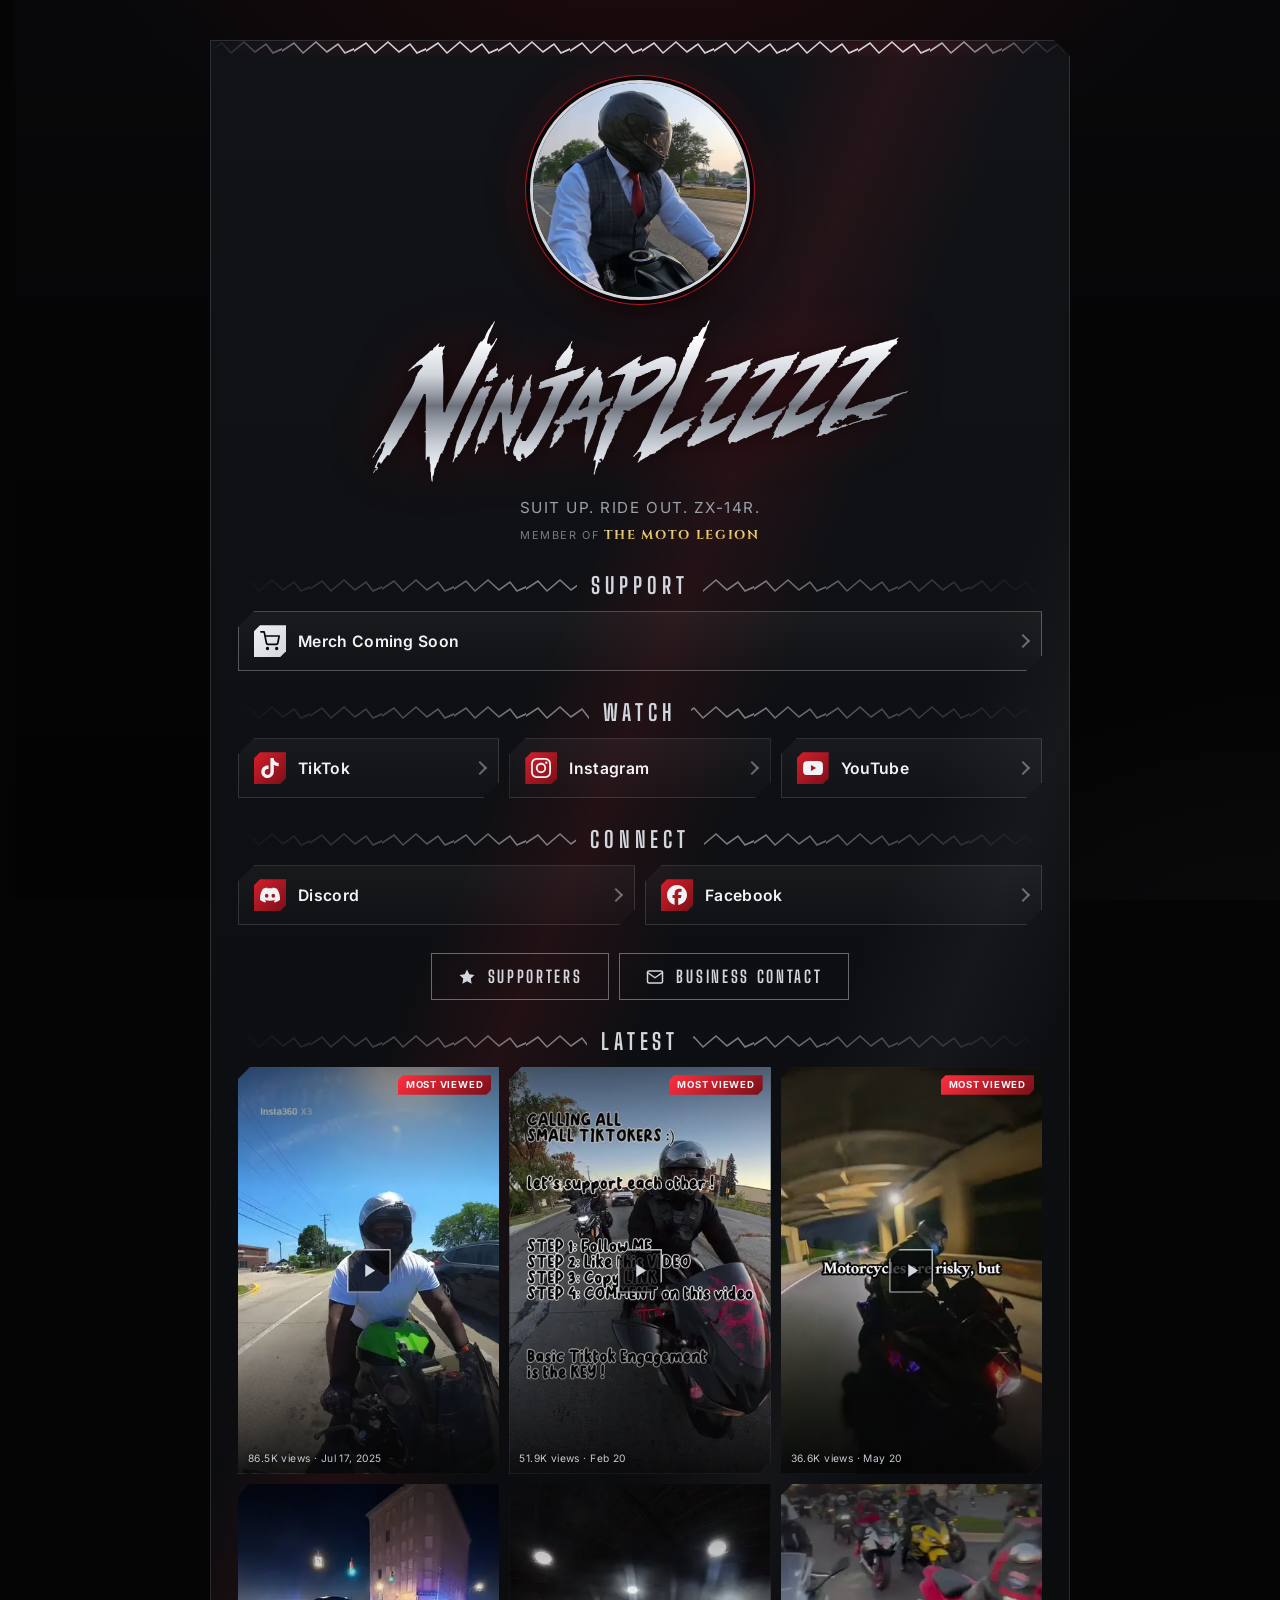
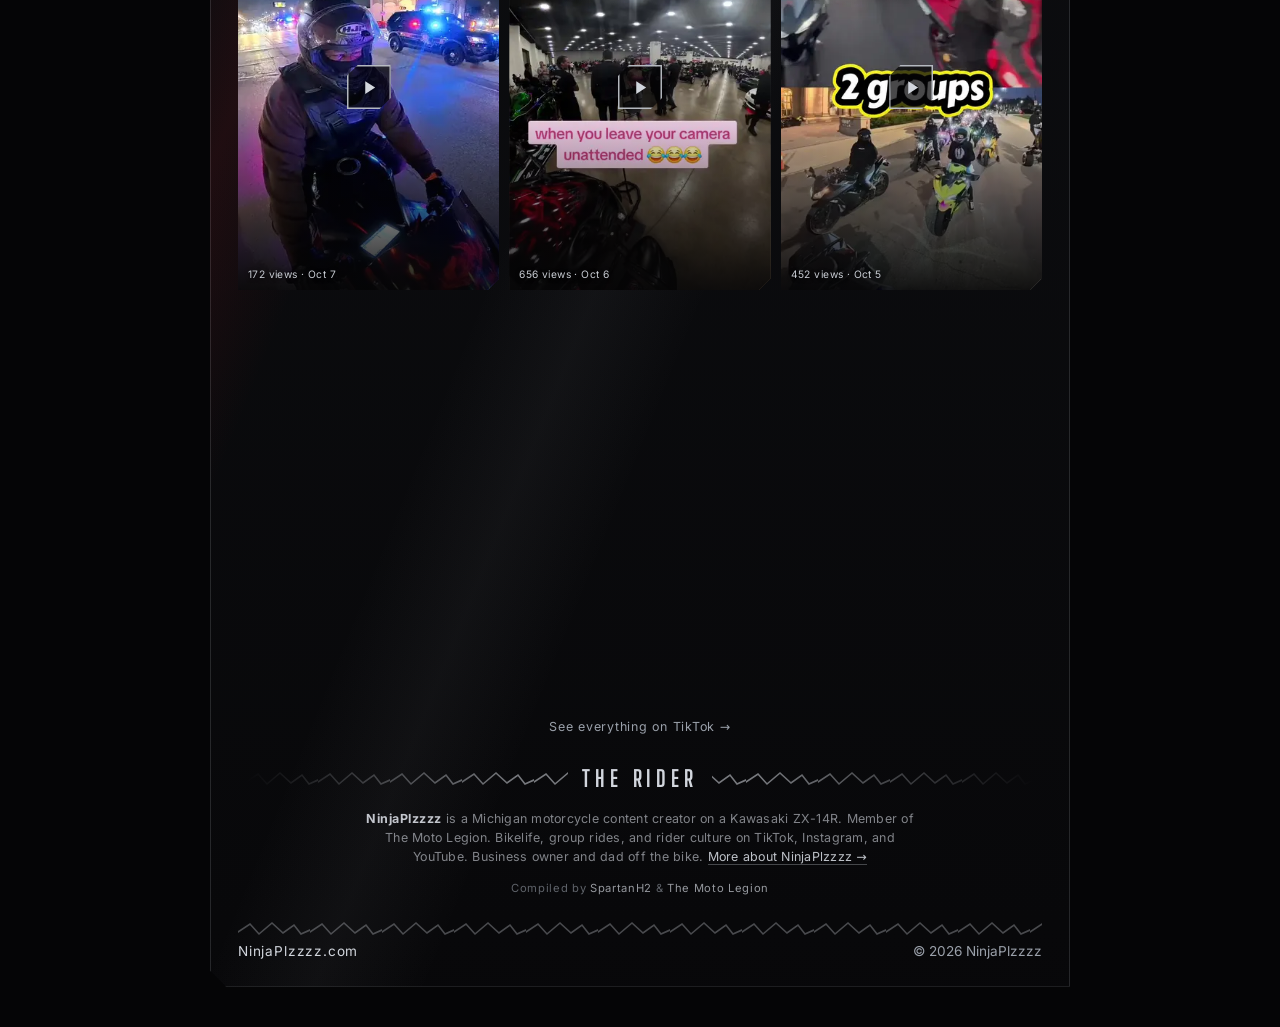
==== index.html @ f23bdcd2 "Deploy VectaShield/Main-NinjaPlzzzz-Website 2026-10-08T16:38:12Z" ====
<!DOCTYPE html>
<html lang="en">
<head>
    <meta charset="UTF-8">
    <meta name="viewport" content="width=device-width, initial-scale=1.0">
    <title>NinjaPlzzzz | Motorcycle Content Creator | Michigan</title>
    <meta name="description" content="NinjaPlzzzz is a Michigan motorcycle content creator on a Kawasaki ZX-14R. Member of The Moto Legion. TikTok, Instagram, YouTube, Discord, and business contact in one place.">
    <meta name="author" content="NinjaPlzzzz">
    <meta name="robots" content="index, follow">
    <meta name="theme-color" content="#050506">
    <link rel="canonical" href="https://ninjaplzzzz.com/">

    <!-- Open Graph. Renders the preview card when the site is linked on
         Discord, Facebook, LinkedIn, Slack, and iMessage. -->
    <meta property="og:title" content="NinjaPlzzzz | Motorcycle Content Creator | Michigan">
    <meta property="og:description" content="Michigan bikelife on a Kawasaki ZX-14R. Member of The Moto Legion.">
    <meta property="og:type" content="website">
    <meta property="og:url" content="https://ninjaplzzzz.com/">
    <meta property="og:site_name" content="NinjaPlzzzz">
    <meta property="og:locale" content="en_US">
    <meta property="og:image" content="https://ninjaplzzzz.com/og-image.png?v=20261008163810">
    <meta property="og:image:secure_url" content="https://ninjaplzzzz.com/og-image.png?v=20261008163810">
    <meta property="og:image:type" content="image/png">
    <meta property="og:image:width" content="1200">
    <meta property="og:image:height" content="630">
    <meta property="og:image:alt" content="NinjaPlzzzz, Michigan motorcycle content creator">

    <!-- Twitter Card. summary_large_image turns the preview into a
         full-width banner; it needs the 1200x630 card above, which
         scripts/make-og-image.mjs generates from src/og-card.html. -->
    <meta name="twitter:card" content="summary_large_image">
    <meta name="twitter:title" content="NinjaPlzzzz | Motorcycle Content Creator | Michigan">
    <meta name="twitter:description" content="Michigan bikelife on a Kawasaki ZX-14R. Member of The Moto Legion.">
    <meta name="twitter:image" content="https://ninjaplzzzz.com/og-image.png?v=20261008163810">
    <meta name="twitter:image:alt" content="NinjaPlzzzz, Michigan motorcycle content creator">

    <link rel="stylesheet" href="styles.css?v=20261008163810">
    <link rel="icon" type="image/png" href="favicon-64.png?v=20261008163810">
    <link rel="icon" href="/favicon.ico" sizes="48x48 32x32 16x16">
    <link rel="apple-touch-icon" href="/apple-touch-icon.png">
    <link rel="preload" href="/fonts/big-shoulders-display-latin.woff2" as="font" type="font/woff2" crossorigin>
    <link rel="preload" href="/fonts/inter-latin.woff2" as="font" type="font/woff2" crossorigin>

    <!-- Structured data. Person + the Legion + WebSite in one @graph so
         parsers read the identity graph in a single pass. The Legion node
         uses the @id that themotolegion.com publishes, so the membership
         edge resolves to the same entity from both sites. sameAs lists
         VERIFIED accounts only; all four were checked live on 2026-09-20.
         His separate bounce-house business account is deliberately absent. -->
    <script type="application/ld+json">
    {
      "@context": "https://schema.org",
      "@graph": [
        {
          "@type": "Person",
          "@id": "https://ninjaplzzzz.com/#person",
          "name": "NinjaPlzzzz",
          "alternateName": ["@ninjaplzzzz", "ninjaplzzzz"],
          "url": "https://ninjaplzzzz.com/",
          "image": "https://ninjaplzzzz.com/ninjaplzzzz-portrait.webp",
          "jobTitle": "Motorcycle Content Creator",
          "description": "NinjaPlzzzz is a Michigan motorcycle content creator on a Kawasaki ZX-14R and a member of The Moto Legion.",
          "homeLocation": {
            "@type": "Place",
            "address": {
              "@type": "PostalAddress",
              "addressRegion": "MI",
              "addressCountry": "US"
            }
          },
          "knowsAbout": [
            "Motorcycles",
            "Kawasaki ZX-14R",
            "Sportbikes",
            "Bikelife",
            "Michigan motorcycle culture",
            "Rider community"
          ],
          "sameAs": [
            "https://www.tiktok.com/@ninjaplzzzz",
            "https://www.instagram.com/ninjaplzzzz/",
            "https://www.youtube.com/@Ninjaplzzzz",
            "https://www.facebook.com/profile.php?id=61593732122565"
          ],
          "memberOf": { "@id": "https://themotolegion.com/#org" }
        },
        {
          "@type": "Organization",
          "@id": "https://themotolegion.com/#org",
          "name": "The Moto Legion",
          "url": "https://themotolegion.com/",
          "description": "The Moto Legion is a southeast Michigan motorcycle content collective. NinjaPlzzzz is a member.",
          "member": { "@id": "https://ninjaplzzzz.com/#person" }
        },
        {
          "@type": "WebSite",
          "@id": "https://ninjaplzzzz.com/#website",
          "name": "NinjaPlzzzz",
          "url": "https://ninjaplzzzz.com/",
          "inLanguage": "en-US",
          "publisher": { "@id": "https://ninjaplzzzz.com/#person" }
        }
      ]
    }
    </script>
</head>
<body>
    <main class="card">
        <div class="avatar-wrap">
            <img src="ninjaplzzzz-avatar.webp?v=20261008163810" alt="NinjaPlzzzz on his Kawasaki ZX-14R" class="avatar" width="220" height="220" fetchpriority="high">
        </div>

        <h1 class="name wordmark-heading"><img src="ninjaplzzzz-wordmark.svg?v=20261008163810" alt="NinjaPlzzzz" class="wordmark" width="903" height="278"></h1>
        <p class="tagline">Suit up. Ride out. ZX-14R.</p>

        <!-- Membership credit. Deliberately understated visually, but fully
             machine-readable: the JSON-LD above carries Person.memberOf ->
             The Moto Legion Organization, and this link repeats it in the
             DOM so a crawler that only reads markup still sees the tie. -->
        <p class="legion-member">
            Member of
            <a href="https://themotolegion.com/" target="_blank" rel="noopener external"
               title="The Moto Legion, southeast Michigan motorcycle collective">The Moto Legion</a>
        </p>

        <section class="links">
            <h2 class="section-title">Support</h2>
            <div class="link-grid" style="grid-template-columns: 1fr;">
                <a class="link-btn support" href="coming-soon.html" rel="noopener" aria-label="Merch coming soon" title="Merch (Coming Soon)">
                    <span class="icon"><svg class="icon-svg" aria-hidden="true"><use href="icons.svg#i-cart"/></svg></span><span class="label">Merch Coming Soon</span>
                </a>
            </div>

            <h2 class="section-title">Watch</h2>
            <div class="link-grid">
                <a class="link-btn" href="https://www.tiktok.com/@ninjaplzzzz" target="_blank" rel="noopener" aria-label="TikTok profile for NinjaPlzzzz" title="TikTok">
                    <span class="icon"><svg class="icon-svg" aria-hidden="true"><use href="icons.svg#i-tiktok"/></svg></span><span class="label">TikTok</span>
                </a>
                <a class="link-btn" href="https://www.instagram.com/ninjaplzzzz/" target="_blank" rel="noopener" aria-label="Instagram profile for NinjaPlzzzz" title="Instagram">
                    <span class="icon"><svg class="icon-svg" aria-hidden="true"><use href="icons.svg#i-instagram"/></svg></span><span class="label">Instagram</span>
                </a>
                <a class="link-btn" href="https://www.youtube.com/@Ninjaplzzzz" target="_blank" rel="noopener" aria-label="YouTube channel for NinjaPlzzzz" title="YouTube">
                    <span class="icon"><svg class="icon-svg" aria-hidden="true"><use href="icons.svg#i-youtube"/></svg></span><span class="label">YouTube</span>
                </a>
            </div>

            <h2 class="section-title">Connect</h2>
            <div class="link-grid">
                <a class="link-btn" href="https://discord.gg/fz67hjDnPW" target="_blank" rel="noopener" aria-label="The Moto Legion Discord server invite" title="Discord">
                    <span class="icon"><svg class="icon-svg" aria-hidden="true"><use href="icons.svg#i-discord"/></svg></span><span class="label">Discord</span>
                </a>
                <!-- Numeric profile URL, not a vanity: that is the canonical
                     address Facebook gives this profile and it is what
                     Anthony supplied. Do not "tidy" it into a /ninjaplzzzz
                     vanity, which is a different account. -->
                <a class="link-btn" href="https://www.facebook.com/profile.php?id=61593732122565" target="_blank" rel="noopener" aria-label="Facebook profile for NinjaPlzzzz" title="Facebook">
                    <span class="icon"><svg class="icon-svg" aria-hidden="true"><use href="icons.svg#i-facebook"/></svg></span><span class="label">Facebook</span>
                </a>
            </div>

            <div class="meta-cta-row">
                <a class="business-cta" href="supporters.html" aria-label="Supporters page">
                    <svg class="icon-svg" aria-hidden="true"><use href="icons.svg#i-star"/></svg><span class="label">Supporters</span>
                </a>
                <a class="business-cta" href="contact.html" aria-label="Business contact for NinjaPlzzzz">
                    <svg class="icon-svg" aria-hidden="true"><use href="icons.svg#i-envelope"/></svg><span class="label">Business Contact</span>
                </a>
            </div>
        </section>

        <!-- Latest TikTok uploads. Hidden until feed.js has data so the
             section never flashes an empty heading; feed.js only fetches
             once the page is idle and the section nears the viewport. -->
        <div id="latest-anchor" aria-hidden="true"></div>
        <section class="latest" id="latest" aria-label="Latest TikTok videos" hidden>
            <h2 class="section-title">Latest</h2>
            <div class="video-grid" id="video-grid"></div>
            <a class="feed-more" href="https://www.tiktok.com/@ninjaplzzzz" target="_blank" rel="noopener">
                See everything on TikTok &rarr;
            </a>
        </section>
        <noscript>
            <p class="feed-fallback">Latest videos need JavaScript. Catch them direct on
                <a href="https://www.tiktok.com/@ninjaplzzzz" rel="noopener">@ninjaplzzzz</a>.
            </p>
        </noscript>

        <section class="about-caption">
            <h2 class="section-title">The Rider</h2>
            <p>
                <strong>NinjaPlzzzz</strong> is a Michigan motorcycle content creator on a Kawasaki ZX-14R.
                Member of The Moto Legion. Bikelife, group rides, and rider culture on TikTok, Instagram, and YouTube. Business owner and dad off the bike.
                <a href="about.html">More about NinjaPlzzzz &rarr;</a>
            </p>
        </section>

        <p class="site-credit">
            Compiled by <a href="https://spartanh2.com" target="_blank" rel="noopener" title="SpartanH2, southeast Michigan motorcycle content creator">SpartanH2</a>
            &amp; <a href="https://themotolegion.com" target="_blank" rel="noopener" title="The Moto Legion, southeast Michigan motorcycle collective">The Moto Legion</a>
        </p>

        <footer class="footer">
            <a href="https://ninjaplzzzz.com">NinjaPlzzzz.com</a>
            <span>&copy; <span id="year"></span> NinjaPlzzzz</span>
        </footer>
    </main>

    <script>document.getElementById('year').textContent = new Date().getFullYear();</script>
    <!-- Last script on the page: the feed is the lowest-priority thing here
         and defers its own network work until after load. -->
    <script src="feed.js?v=20261008163810" defer></script>
</body>
</html>
---- styles.css ----
@font-face{font-family:Big Shoulders Display;font-style:normal;font-weight:400 900;font-display:swap;src:url(fonts/big-shoulders-display-latin.woff2) format("woff2");unicode-range:U+0000-00FF,U+0131,U+0152-0153,U+02BB-02BC,U+02C6,U+02DA,U+02DC,U+0304,U+0308,U+0329,U+2000-206F,U+20AC,U+2122,U+2191,U+2193,U+2212,U+2215,U+FEFF,U+FFFD}@font-face{font-family:Inter;font-style:normal;font-weight:100 900;font-display:swap;src:url(fonts/inter-latin.woff2) format("woff2");unicode-range:U+0000-00FF,U+0131,U+0152-0153,U+02BB-02BC,U+02C6,U+02DA,U+02DC,U+0304,U+0308,U+0329,U+2000-206F,U+20AC,U+2122,U+2191,U+2193,U+2212,U+2215,U+FEFF,U+FFFD}@font-face{font-family:Cinzel;font-style:normal;font-weight:400 900;font-display:swap;src:url(fonts/cinzel-latin.woff2) format("woff2");unicode-range:U+0000-00FF,U+0131,U+0152-0153,U+02BB-02BC,U+02C6,U+02DA,U+02DC,U+0304,U+0308,U+0329,U+2000-206F,U+20AC,U+2122,U+2191,U+2193,U+2212,U+2215,U+FEFF,U+FFFD}@view-transition{navigation: auto;}::view-transition-old(root),::view-transition-new(root){animation-duration:.16s}@media (prefers-reduced-motion: reduce){::view-transition-old(root),::view-transition-new(root){animation:none}}:root{--black: #050506;--black-2: #0a0a0c;--slate: #121418;--slate-2: #191c21;--steel: #d2d6dd;--steel-dim: #959aa4;--steel-dark: #6d717a;--red: #d61f2b;--red-deep: #7a0f18;--red-glow: #ff2f3e;--ink: #f1f3f6;--muted: #9aa0aa}:root{--jag-silver: url("data:image/svg+xml;charset=utf-8,%3Csvg xmlns='http://www.w3.org/2000/svg' width='72' height='16' viewBox='0 0 72 16'%3E%3Cpath d='M0 11 L12 3 L21 13 L34 2 L45 12 L56 4 L63 13 L72 9' fill='none' stroke='%23d2d6dd' stroke-width='1.6' stroke-linejoin='miter' stroke-linecap='square'/%3E%3C/svg%3E");--jag-red: url("data:image/svg+xml;charset=utf-8,%3Csvg xmlns='http://www.w3.org/2000/svg' width='72' height='16' viewBox='0 0 72 16'%3E%3Cpath d='M0 11 L12 3 L21 13 L34 2 L45 12 L56 4 L63 13 L72 9' fill='none' stroke='%23ff2f3e' stroke-width='1.8' stroke-linejoin='miter' stroke-linecap='square'/%3E%3C/svg%3E");--jag-h: 16px;--jag-size: 72px 16px;--cut: 16px}*{box-sizing:border-box;margin:0;padding:0}html{scrollbar-gutter:stable both-edges}html,body{min-height:100%;font-family:Inter,system-ui,-apple-system,Segoe UI,Roboto,sans-serif;color:var(--ink);background:var(--black)}body{min-height:100vh;display:flex;align-items:center;justify-content:center;padding:40px 20px;background:transparent}body:before{content:"";position:fixed;inset:0;z-index:-1;background-color:var(--black);background-image:radial-gradient(880px 540px at 50% -12%,rgba(214,31,43,.13),transparent 64%),radial-gradient(900px 560px at 100% 112%,rgba(210,214,221,.045),transparent 62%),linear-gradient(180deg,#08080a 0%,var(--black) 48%,#030304 100%);pointer-events:none}.card{width:100%;max-width:860px;background:linear-gradient(180deg,#121418f0,#08080af7);padding:40px 28px 28px;box-shadow:inset 0 0 0 1px #d2d6dd26;filter:drop-shadow(0 26px 60px rgba(0,0,0,.8)) drop-shadow(0 0 40px rgba(214,31,43,.1));clip-path:polygon(0 0,calc(100% - var(--cut)) 0,100% var(--cut),100% 100%,var(--cut) 100%,0 calc(100% - var(--cut)));position:relative;overflow:hidden}.card:before{content:"";position:absolute;inset:0;background:linear-gradient(112deg,transparent 54%,rgba(210,214,221,.045) 60%,transparent 66%),linear-gradient(292deg,transparent 56%,rgba(214,31,43,.1) 63%,transparent 69%);pointer-events:none}.card:after{content:"";position:absolute;top:0;left:0;right:0;height:var(--jag-h);background-image:var(--jag-silver);background-repeat:repeat-x;background-size:var(--jag-size);background-position:left center;filter:drop-shadow(0 0 6px rgba(255,47,62,.55));-webkit-mask-image:linear-gradient(90deg,transparent 0%,#000 18%,#000 82%,transparent 100%);mask-image:linear-gradient(90deg,transparent 0%,#000 18%,#000 82%,transparent 100%);pointer-events:none}.avatar-wrap{display:flex;justify-content:center;margin-bottom:18px;position:relative;z-index:1}.avatar{width:220px;height:220px;border-radius:50%;object-fit:cover;border:3px solid var(--steel);background:#000;box-shadow:0 0 0 4px #050506f2,0 0 0 5px #d61f2bbf,0 10px 30px #000000b3,0 0 46px #d61f2b42}.name{font-family:Big Shoulders Display,Arial Narrow,sans-serif;font-weight:800;text-align:center;font-size:clamp(2.4rem,6.4vw,3.2rem);letter-spacing:.06em;line-height:1.05;color:var(--ink);text-shadow:0 2px 12px rgba(0,0,0,.8);position:relative;z-index:1;text-transform:uppercase}.accent{color:var(--red-glow);margin-left:4px}.name-solid{color:var(--steel)}.wordmark-heading{letter-spacing:0;line-height:0;margin:.2em 0}.wordmark{display:block;margin:0 auto;width:min(100%,clamp(240px,78vw,540px));max-width:100%;height:auto;filter:drop-shadow(0 2px 14px rgba(0,0,0,.85)) drop-shadow(0 0 24px rgba(214,31,43,.2))}.tagline{text-align:center;color:var(--muted);font-size:.95rem;letter-spacing:.1em;text-transform:uppercase;margin:14px 0 10px;position:relative;z-index:1}.legion-member{text-align:center;margin:0 0 26px;font-size:.68rem;letter-spacing:.14em;text-transform:uppercase;color:#9aa0aabf;position:relative;z-index:1}.legion-member a{font-family:Cinzel,serif;font-weight:700;font-size:.8rem;letter-spacing:.13em;text-decoration:none;color:#e8c76a;transition:filter .15s ease;white-space:nowrap}@supports ((-webkit-background-clip: text) or (background-clip: text)){.legion-member a{background:linear-gradient(180deg,#f4e4b8,#e8c76a 45%,#c9a24b 80%);-webkit-background-clip:text;background-clip:text;color:transparent}}.legion-member a:hover{filter:brightness(1.15) drop-shadow(0 0 8px rgba(232,199,106,.35))}.legion-member a:focus-visible{outline:2px solid #e8c76a;outline-offset:3px;border-radius:2px}.section-title{display:flex;align-items:center;gap:14px;font-family:Big Shoulders Display,Arial Narrow,sans-serif;font-weight:700;font-size:clamp(1.15rem,3.4vw,1.4rem);letter-spacing:.22em;color:var(--steel);text-transform:uppercase;text-align:center;white-space:nowrap;margin:28px 0 12px;position:relative;z-index:1}.section-title:before,.section-title:after{content:"";flex:1;min-width:16px;height:var(--jag-h);background-image:var(--jag-silver);background-repeat:repeat-x;background-size:var(--jag-size);background-position:left center;opacity:.55}.section-title:before{-webkit-mask-image:linear-gradient(90deg,transparent,#000 85%);mask-image:linear-gradient(90deg,transparent,#000 85%)}.section-title:after{background-position:right center;-webkit-mask-image:linear-gradient(90deg,#000 15%,transparent);mask-image:linear-gradient(90deg,#000 15%,transparent)}.link-grid{display:grid;grid-template-columns:repeat(auto-fit,minmax(180px,1fr));gap:10px;position:relative;z-index:1}.link-grid+.link-grid{margin-top:10px}.link-btn{--glint: rgba(210, 214, 221, .55);display:flex;align-items:center;gap:12px;padding:14px 16px;border:0;color:var(--ink);text-decoration:none;font-weight:600;font-size:.98rem;letter-spacing:.02em;background:linear-gradient(135deg,var(--glint) 0 1.5px,transparent 1.5px) top left / 30px 30px no-repeat,linear-gradient(315deg,var(--glint) 0 1.5px,transparent 1.5px) bottom right / 30px 30px no-repeat,linear-gradient(180deg,#ffffff0b,#ffffff03);box-shadow:inset 0 0 0 1px #d2d6dd29;clip-path:polygon(var(--cut) 0,100% 0,100% calc(100% - var(--cut)),calc(100% - var(--cut)) 100%,0 100%,0 var(--cut));transition:transform .15s ease,box-shadow .2s ease,background-color .2s ease,color .15s ease;position:relative;overflow:hidden}.link-btn:after{content:"";position:absolute;right:14px;top:50%;width:8px;height:8px;border-right:2px solid var(--steel);border-top:2px solid var(--steel);transform:translateY(-50%) rotate(45deg);opacity:.45;transition:opacity .2s ease,right .2s ease}.link-btn:hover{--glint: var(--red-glow);transform:translateY(-2px);background-color:#d61f2b1f;box-shadow:inset 0 0 0 1px #ff2f3ebf,inset 0 0 22px #d61f2b38}.link-btn:hover:after{opacity:1;right:10px}.link-btn:focus-visible{outline:none;box-shadow:inset 0 0 0 2px var(--steel),inset 0 0 22px #d2d6dd2e}.link-btn .icon{display:inline-flex;align-items:center;justify-content:center;width:32px;height:32px;background:linear-gradient(135deg,var(--red),var(--red-deep));color:var(--ink);clip-path:polygon(6px 0,100% 0,100% calc(100% - 6px),calc(100% - 6px) 100%,0 100%,0 6px);font-weight:800;flex-shrink:0}.icon-svg{width:20px;height:20px;fill:currentColor;display:block}.business-cta .icon-svg{width:18px;height:18px}.link-btn.support .icon{background:linear-gradient(135deg,#eef0f3,var(--steel));color:var(--black)}.link-btn.support{box-shadow:inset 0 0 0 1px #d2d6dd57}.link-btn.support:hover{--glint: var(--steel);background-color:#d2d6dd1a;box-shadow:inset 0 0 0 1px var(--steel),inset 0 0 22px #d2d6dd29}.meta-cta-row{margin-top:28px;display:flex;flex-wrap:wrap;justify-content:center;gap:10px;position:relative;z-index:1}.business-cta{display:inline-flex;align-items:center;gap:12px;padding:12px 26px;background:transparent;border:1.5px solid rgba(210,214,221,.45);color:var(--steel);text-decoration:none;font-family:Big Shoulders Display,Arial Narrow,sans-serif;font-weight:700;font-size:1.05rem;text-transform:uppercase;letter-spacing:.16em;transition:background .15s ease,color .15s ease,border-color .15s ease,transform .15s ease}.business-cta:hover{background:var(--steel);color:var(--black);border-color:var(--steel);transform:translateY(-1px)}.business-cta:focus-visible{outline:2px solid var(--steel);outline-offset:2px}.about-caption{margin:0 auto 6px;padding:0 8px;text-align:center;color:#d2d6dd99;font-size:.78rem;line-height:1.55;letter-spacing:.02em;position:relative;z-index:1}.about-caption p{max-width:560px;margin:0 auto}.about-caption strong{color:#d2d6ddeb;font-weight:700;letter-spacing:.04em}.about-caption a{color:#d2d6dde6;text-decoration:none;border-bottom:1px solid rgba(210,214,221,.3);transition:color .15s ease,border-color .15s ease;white-space:nowrap}.about-caption a:hover{color:var(--ink);border-bottom-color:var(--red-glow)}.footer{margin-top:26px;padding-top:22px;display:flex;justify-content:space-between;align-items:center;flex-wrap:wrap;gap:8px;font-size:.85rem;color:var(--muted);position:relative;z-index:1}.footer:before{content:"";position:absolute;top:0;left:0;right:0;height:var(--jag-h);background-image:var(--jag-silver);background-repeat:repeat-x;background-size:var(--jag-size);background-position:left center;opacity:.32;pointer-events:none}.footer a{color:var(--steel);text-decoration:none;letter-spacing:.06em}.footer a:hover{color:var(--red-glow)}.back-link{display:inline-block;color:var(--steel);text-decoration:none;font-size:.85rem;letter-spacing:.1em;text-transform:uppercase;margin-bottom:16px;position:relative;z-index:1;transition:color .15s ease}.back-link:hover{color:var(--red-glow)}.fine-print{color:var(--muted);font-size:.78rem;text-align:center;margin-top:18px;padding:14px;box-shadow:inset 0 0 0 1px #d61f2b59;clip-path:polygon(var(--cut) 0,100% 0,100% calc(100% - var(--cut)),calc(100% - var(--cut)) 100%,0 100%,0 var(--cut));line-height:1.55;position:relative;z-index:1}.fine-print a{color:var(--steel);text-decoration:none;border-bottom:1px solid rgba(210,214,221,.4);transition:color .15s ease,border-color .15s ease}.fine-print a:hover{color:var(--ink);border-bottom-color:var(--red-glow)}.site-credit{text-align:center;margin:14px 0 0;font-size:.7rem;letter-spacing:.06em;color:#9aa0aa99;position:relative;z-index:1}.site-credit a{color:#d2d6ddb3;text-decoration:none}.site-credit a:hover{color:var(--ink)}@media (max-width: 420px){:root{--cut: 11px}.card{padding:30px 18px 22px}.avatar{width:170px;height:170px}.link-grid{grid-template-columns:1fr 1fr}.link-btn{padding:12px 10px;font-size:.82rem;gap:8px}.link-btn .icon{width:28px;height:28px}.link-btn .icon .icon-svg{width:16px;height:16px}.link-btn:after{display:none}.business-cta{padding:11px 18px;font-size:.92rem}.legion-member{font-size:.62rem;letter-spacing:.12em}}#supporters-list{display:flex;flex-direction:column;gap:6px;margin-top:4px;position:relative;z-index:1}.supporter-row{display:grid;grid-template-columns:80px 1fr auto 24px;align-items:center;gap:12px;padding:10px 14px;background:#ffffff05;box-shadow:inset 0 0 0 1px #d2d6dd17;clip-path:polygon(10px 0,100% 0,100% calc(100% - 10px),calc(100% - 10px) 100%,0 100%,0 10px);font-size:.95rem;transition:box-shadow .15s ease,background .15s ease}.supporter-row:hover{background:#ffffff09;box-shadow:inset 0 0 0 1px #d2d6dd38}.supporter-tier{font-family:Big Shoulders Display,Arial Narrow,sans-serif;font-weight:700;font-size:.82rem;text-transform:uppercase;letter-spacing:.12em;padding:3px 8px;text-align:center;color:var(--steel);box-shadow:inset 0 0 0 1px #d2d6dd59;background:#d2d6dd0d}.tier-legend{color:var(--ink);box-shadow:inset 0 0 0 1px #d61f2bb3;background:linear-gradient(135deg,#d61f2b38,#d2d6dd0f)}.supporter-name{font-weight:600;color:var(--ink)}.supporter-months{font-size:.85rem;color:#d2d6ddbf;white-space:nowrap}.supporter-ig{color:#d2d6ddb3;text-decoration:none;display:inline-flex;align-items:center;justify-content:center}.supporter-ig .icon-svg{width:18px;height:18px}.supporter-ig:hover{color:var(--red-glow)}.supporter-row.milestone-1y{border-left:2px solid rgba(210,214,221,.4)}.supporter-row.milestone-2y{border-left:2px solid rgba(210,214,221,.7)}.supporter-row.milestone-3y{border-left:2px solid var(--red)}.supporters-tail{text-align:center;margin-top:14px;font-size:.85rem;color:#d2d6dd8c;font-style:italic}@media (max-width: 480px){.supporter-row{grid-template-columns:auto minmax(0,1fr) auto auto;gap:8px;padding:10px 12px;font-size:.88rem}.supporter-tier{font-size:.72rem;padding:3px 7px;letter-spacing:.08em}.supporter-name{min-width:0;overflow:hidden;text-overflow:ellipsis;white-space:nowrap}.supporter-months{font-size:.75rem}}.latest{margin-top:6px}.video-grid{display:grid;grid-template-columns:repeat(2,1fr);gap:10px;position:relative;z-index:1}@media (min-width: 560px){.video-grid{grid-template-columns:repeat(3,1fr)}}.video-card{position:relative;overflow:hidden;box-shadow:inset 0 0 0 1px #d2d6dd29;clip-path:polygon(12px 0,100% 0,100% calc(100% - 12px),calc(100% - 12px) 100%,0 100%,0 12px);background:#00000059;aspect-ratio:9 / 14;min-height:210px;cursor:pointer;padding:0;text-align:left;display:block;width:100%;border:0;color:var(--ink);font-family:inherit;transition:transform .15s ease,box-shadow .2s ease;opacity:0;transform:translateY(10px)}.video-card.revealed{opacity:1;transform:none;transition:opacity .4s ease,transform .4s ease,box-shadow .2s ease}@media (prefers-reduced-motion: reduce){.video-card{opacity:1;transform:none}}.video-card:hover{transform:translateY(-3px);box-shadow:inset 0 0 0 1px #ff2f3e99}.video-card:focus-visible{outline:none;box-shadow:inset 0 0 0 2px var(--steel)}.video-card:after{content:"";position:absolute;inset:0;z-index:2;pointer-events:none;opacity:0;background-image:var(--jag-red),var(--jag-red);background-repeat:repeat-x,repeat-x;background-position:left top,left bottom;background-size:var(--jag-size),var(--jag-size);filter:drop-shadow(0 0 5px rgba(255,47,62,.7));transition:opacity .22s ease}.video-card:hover:after,.video-card:focus-visible:after{opacity:1}@media (prefers-reduced-motion: reduce){.video-card:after{transition:none}}.video-card.playing{cursor:default;transform:none}.video-card.playing:after{display:none}.video-thumb{position:absolute;inset:0;width:100%;height:100%;object-fit:cover;display:block;background:linear-gradient(135deg,#191c21e6,#0a0a0ce6)}.video-card:before{content:"";position:absolute;inset:0;background:linear-gradient(100deg,transparent 30%,rgba(255,255,255,.05) 50%,transparent 70%);background-size:200% 100%;animation:video-shimmer 1.4s infinite;z-index:0}.video-card.loaded:before{animation:none;opacity:0}@keyframes video-shimmer{0%{background-position:200% 0}to{background-position:-200% 0}}@media (prefers-reduced-motion: reduce){.video-card:before{animation:none}}.video-scrim{position:absolute;inset:0;background:linear-gradient(180deg,rgba(5,5,6,.55) 0%,transparent 30%,transparent 55%,rgba(5,5,6,.9) 100%);z-index:1;pointer-events:none}.video-play{position:absolute;top:50%;left:50%;transform:translate(-50%,-50%);width:44px;height:44px;background:#050506b8;box-shadow:inset 0 0 0 1.5px #d2d6ddd9;clip-path:polygon(11px 0,100% 0,100% calc(100% - 11px),calc(100% - 11px) 100%,0 100%,0 11px);display:flex;align-items:center;justify-content:center;color:var(--steel);z-index:3;pointer-events:none;transition:transform .15s ease,background .15s ease,color .15s ease}.video-card:hover .video-play{transform:translate(-50%,-50%) scale(1.1);background:#d61f2be6;color:var(--ink)}.video-play .icon-svg{width:17px;height:17px;margin-left:2px}.video-badges{position:absolute;top:8px;left:8px;right:8px;display:flex;justify-content:flex-end;z-index:3;pointer-events:none}.badge-pinned{font-size:.6rem;font-weight:700;letter-spacing:.08em;text-transform:uppercase;padding:3px 8px;line-height:1.4;white-space:nowrap;color:var(--ink);background:linear-gradient(135deg,var(--red-glow),var(--red-deep));clip-path:polygon(5px 0,100% 0,100% calc(100% - 5px),calc(100% - 5px) 100%,0 100%,0 5px)}.video-meta{position:absolute;left:10px;right:10px;bottom:10px;z-index:3;pointer-events:none}.video-note{font-size:.72rem;font-weight:600;line-height:1.35;color:#f1f3f6f2;text-shadow:0 1px 6px rgba(0,0,0,.9);display:-webkit-box;-webkit-line-clamp:2;-webkit-box-orient:vertical;overflow:hidden}.video-stats{display:block;margin-top:3px;font-size:.64rem;color:#d2d6ddf2;letter-spacing:.04em;text-shadow:0 1px 4px rgba(0,0,0,.9)}.video-card iframe{position:absolute;inset:0;width:100%;height:100%;border:0;z-index:4;background:#000}.feed-more{display:block;text-align:center;margin-top:12px;font-size:.78rem;letter-spacing:.06em;color:var(--muted);text-decoration:none;position:relative;z-index:1;transition:color .15s ease}.feed-more:hover{color:var(--steel)}.feed-fallback{text-align:center;color:var(--muted);font-size:.85rem;line-height:1.6;padding:14px 0 4px;position:relative;z-index:1}.feed-fallback a{color:var(--steel)}@media (max-width: 639px){.video-card.playing{grid-column:1 / -1;aspect-ratio:9 / 15}}@media (max-width: 479px){.video-grid{gap:8px}.video-card{min-height:190px}.video-note{font-size:.68rem}.video-stats{font-size:.58rem;white-space:nowrap}.video-stats .v-word{display:none}}
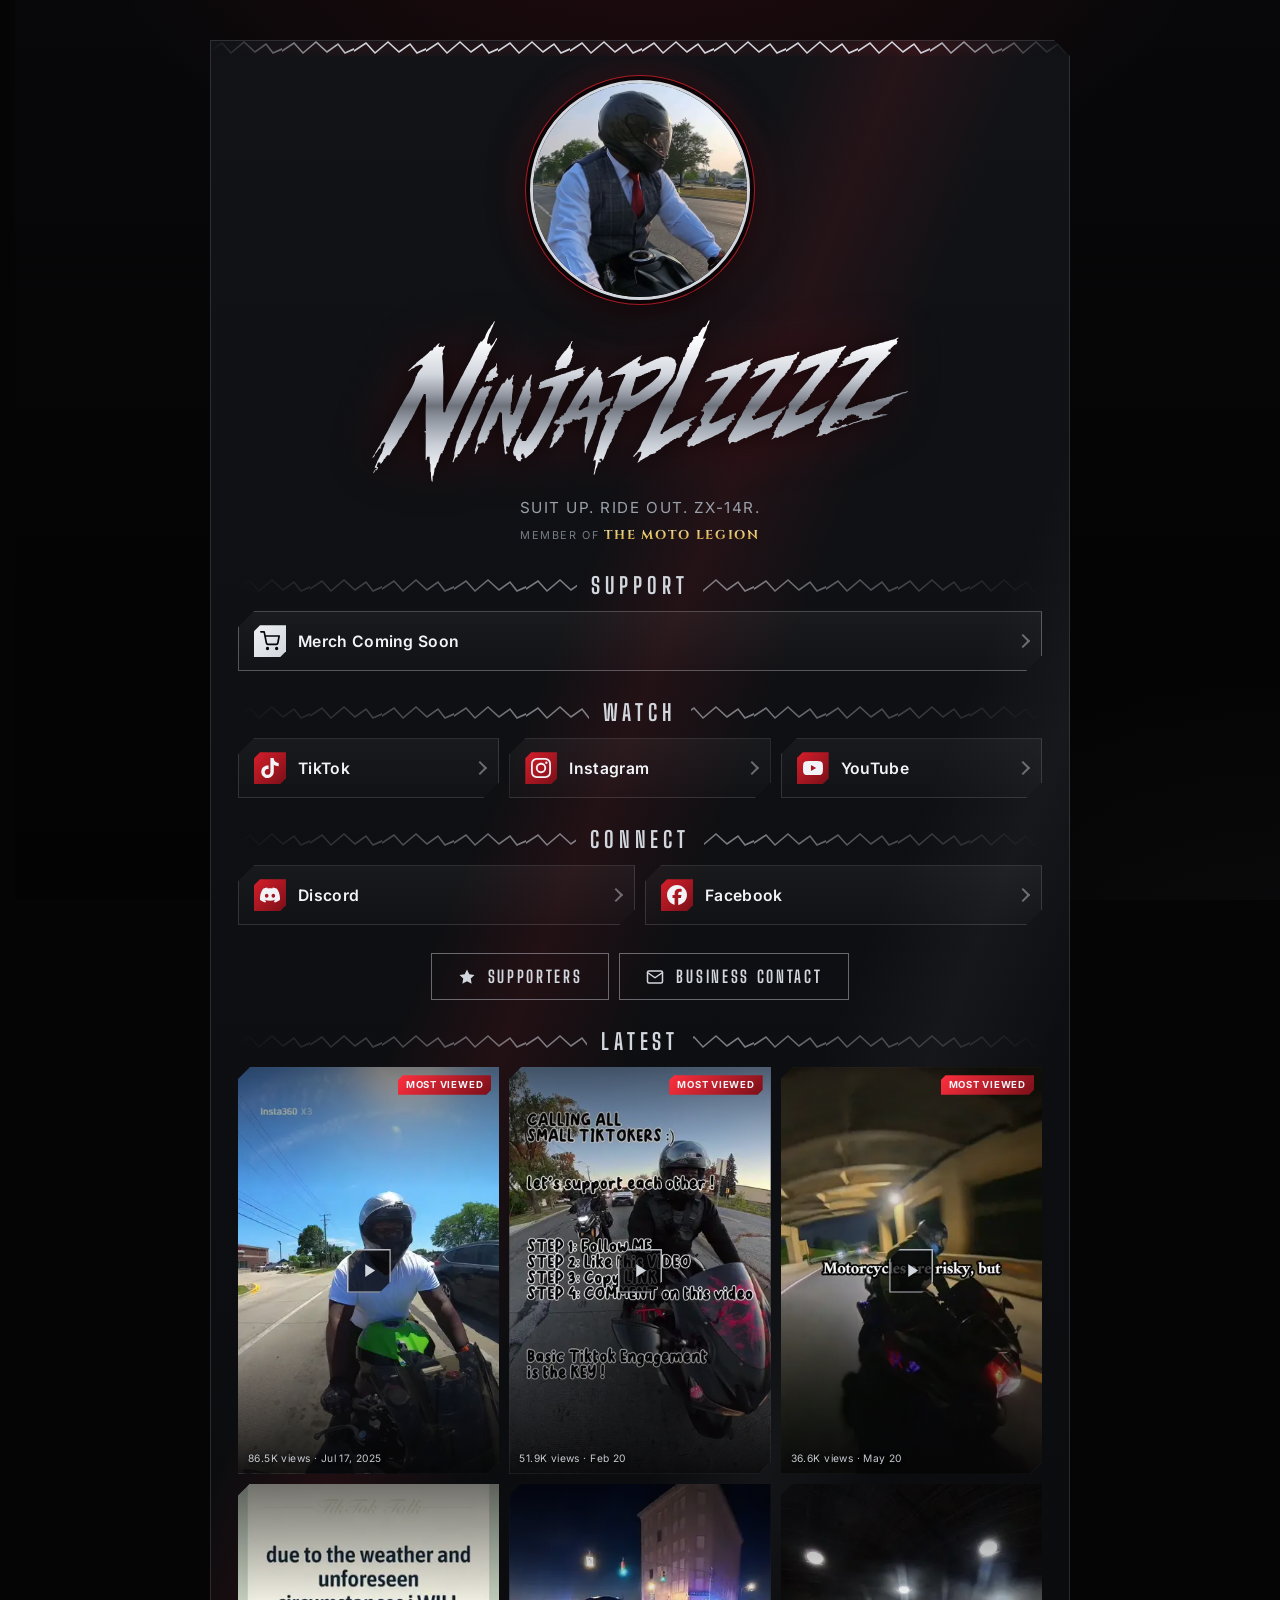
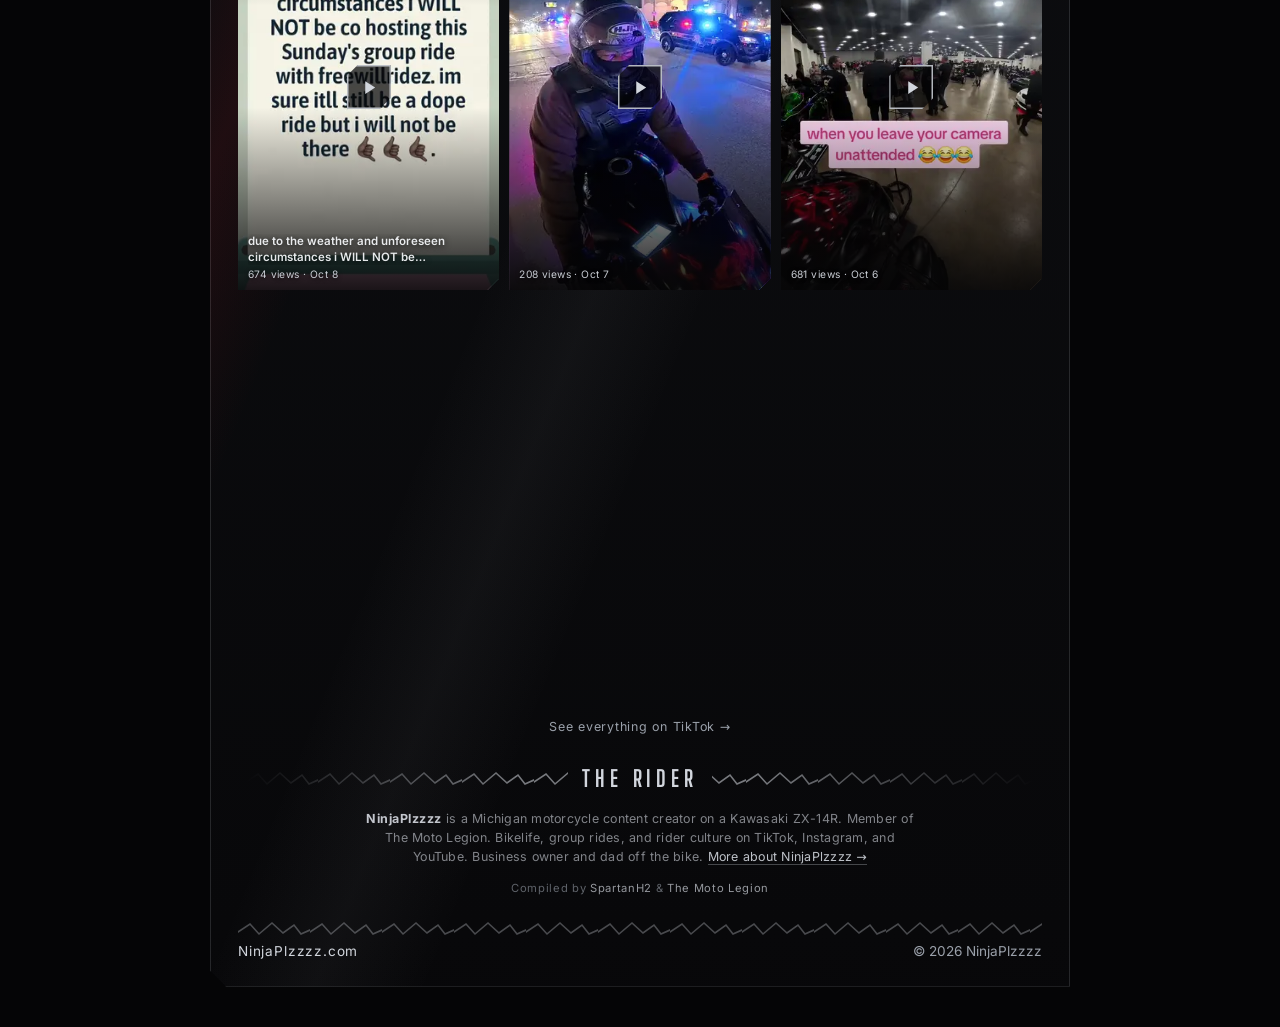
==== commit c5de5804: "Deploy VectaShield/Main-NinjaPlzzzz-Website 2026-10-09T02:18:27Z" ====
--- a/index.html
+++ b/index.html
@@ -18,8 +18,8 @@
     <meta property="og:url" content="https://ninjaplzzzz.com/">
     <meta property="og:site_name" content="NinjaPlzzzz">
     <meta property="og:locale" content="en_US">
-    <meta property="og:image" content="https://ninjaplzzzz.com/og-image.png?v=20261008163810">
-    <meta property="og:image:secure_url" content="https://ninjaplzzzz.com/og-image.png?v=20261008163810">
+    <meta property="og:image" content="https://ninjaplzzzz.com/og-image.png?v=20261009021824">
+    <meta property="og:image:secure_url" content="https://ninjaplzzzz.com/og-image.png?v=20261009021824">
     <meta property="og:image:type" content="image/png">
     <meta property="og:image:width" content="1200">
     <meta property="og:image:height" content="630">
@@ -31,11 +31,11 @@
     <meta name="twitter:card" content="summary_large_image">
     <meta name="twitter:title" content="NinjaPlzzzz | Motorcycle Content Creator | Michigan">
     <meta name="twitter:description" content="Michigan bikelife on a Kawasaki ZX-14R. Member of The Moto Legion.">
-    <meta name="twitter:image" content="https://ninjaplzzzz.com/og-image.png?v=20261008163810">
+    <meta name="twitter:image" content="https://ninjaplzzzz.com/og-image.png?v=20261009021824">
     <meta name="twitter:image:alt" content="NinjaPlzzzz, Michigan motorcycle content creator">
 
-    <link rel="stylesheet" href="styles.css?v=20261008163810">
-    <link rel="icon" type="image/png" href="favicon-64.png?v=20261008163810">
+    <link rel="stylesheet" href="styles.css?v=20261009021824">
+    <link rel="icon" type="image/png" href="favicon-64.png?v=20261009021824">
     <link rel="icon" href="/favicon.ico" sizes="48x48 32x32 16x16">
     <link rel="apple-touch-icon" href="/apple-touch-icon.png">
     <link rel="preload" href="/fonts/big-shoulders-display-latin.woff2" as="font" type="font/woff2" crossorigin>
@@ -107,10 +107,10 @@
 <body>
     <main class="card">
         <div class="avatar-wrap">
-            <img src="ninjaplzzzz-avatar.webp?v=20261008163810" alt="NinjaPlzzzz on his Kawasaki ZX-14R" class="avatar" width="220" height="220" fetchpriority="high">
+            <img src="ninjaplzzzz-avatar.webp?v=20261009021824" alt="NinjaPlzzzz on his Kawasaki ZX-14R" class="avatar" width="220" height="220" fetchpriority="high">
         </div>
 
-        <h1 class="name wordmark-heading"><img src="ninjaplzzzz-wordmark.svg?v=20261008163810" alt="NinjaPlzzzz" class="wordmark" width="903" height="278"></h1>
+        <h1 class="name wordmark-heading"><img src="ninjaplzzzz-wordmark.svg?v=20261009021824" alt="NinjaPlzzzz" class="wordmark" width="903" height="278"></h1>
         <p class="tagline">Suit up. Ride out. ZX-14R.</p>
 
         <!-- Membership credit. Deliberately understated visually, but fully
@@ -208,6 +208,6 @@
     <script>document.getElementById('year').textContent = new Date().getFullYear();</script>
     <!-- Last script on the page: the feed is the lowest-priority thing here
          and defers its own network work until after load. -->
-    <script src="feed.js?v=20261008163810" defer></script>
+    <script src="feed.js?v=20261009021824" defer></script>
 </body>
 </html>
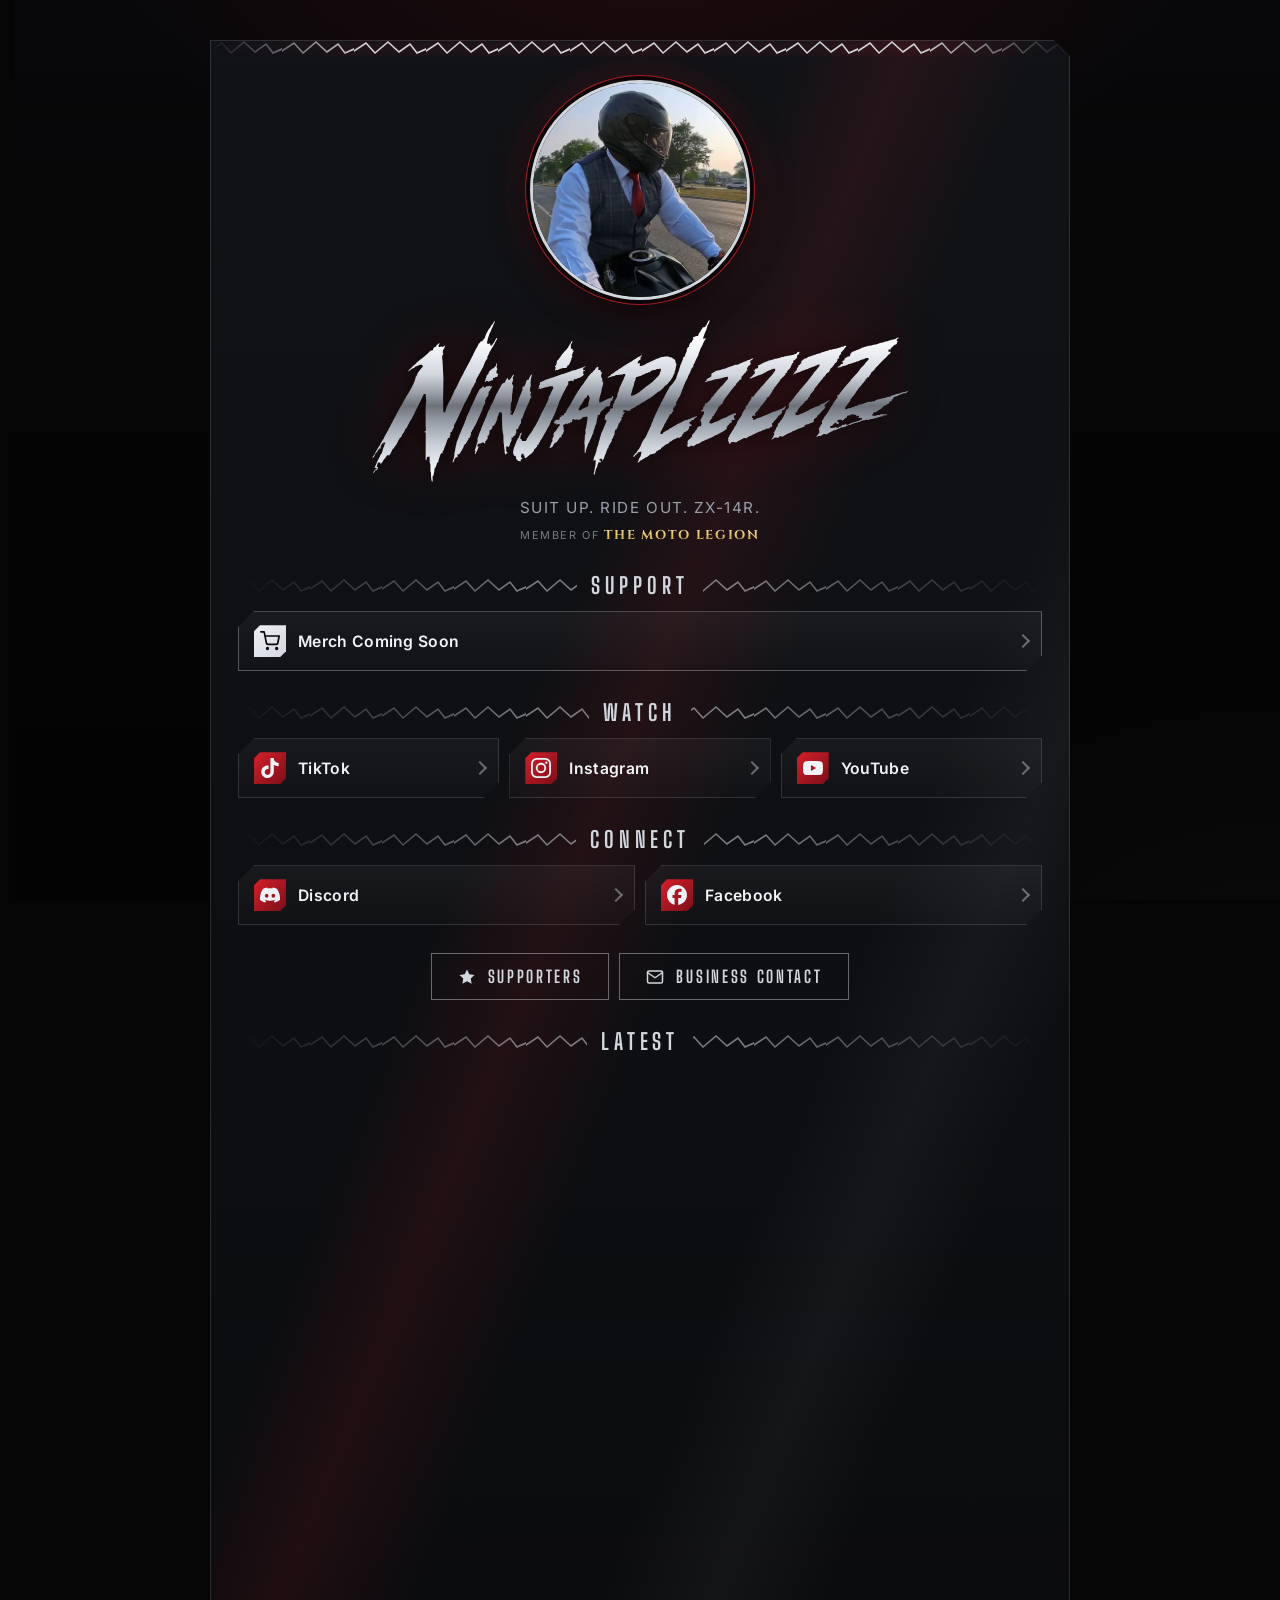
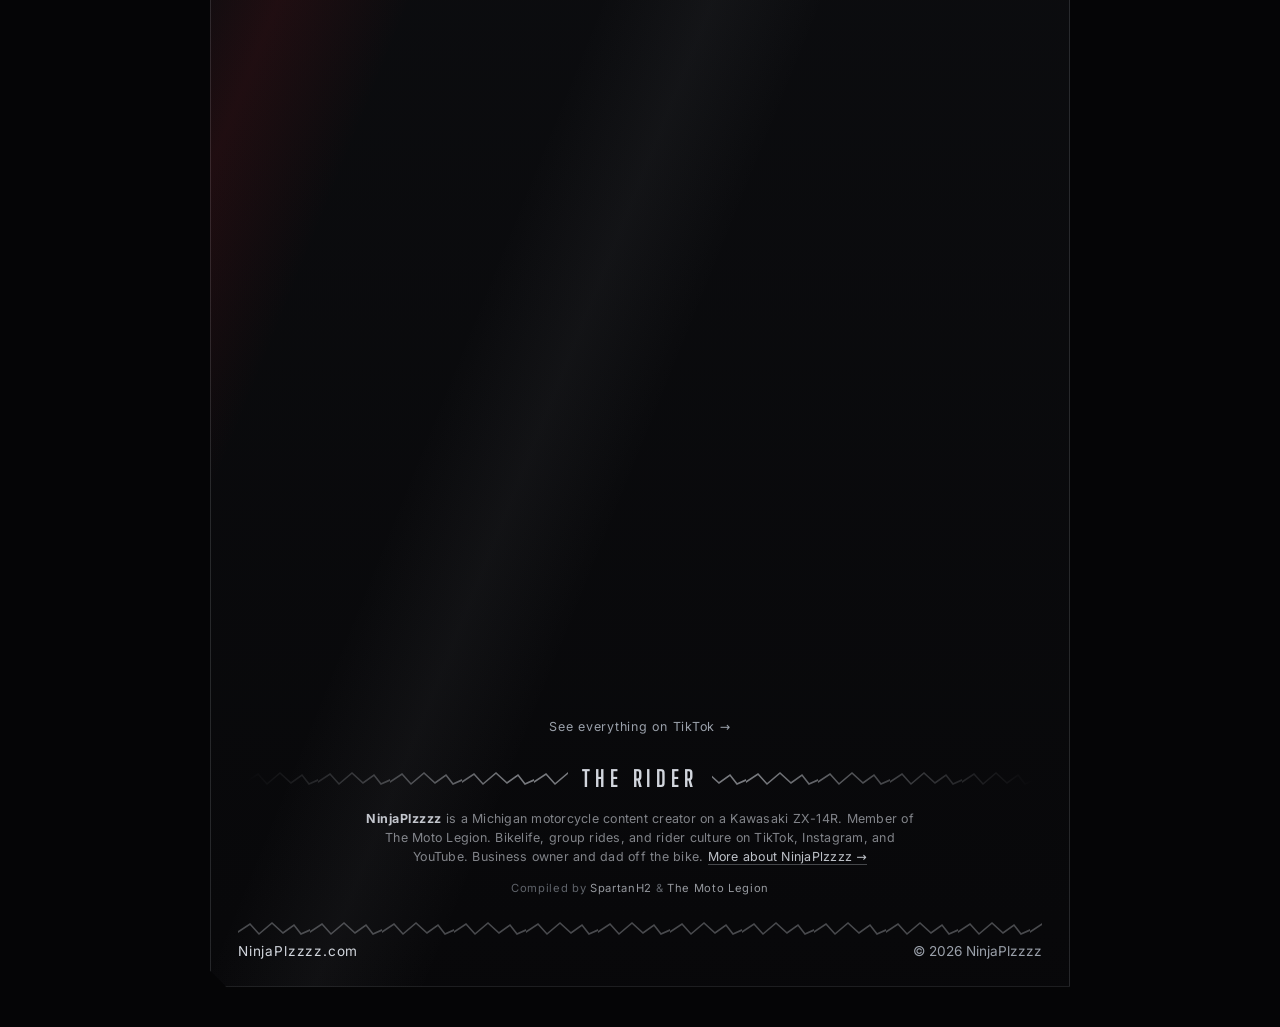
==== commit 433a4682: "Deploy VectaShield/Main-NinjaPlzzzz-Website 2026-10-09T09:17:20Z" ====
--- a/index.html
+++ b/index.html
@@ -18,8 +18,8 @@
     <meta property="og:url" content="https://ninjaplzzzz.com/">
     <meta property="og:site_name" content="NinjaPlzzzz">
     <meta property="og:locale" content="en_US">
-    <meta property="og:image" content="https://ninjaplzzzz.com/og-image.png?v=20261009021824">
-    <meta property="og:image:secure_url" content="https://ninjaplzzzz.com/og-image.png?v=20261009021824">
+    <meta property="og:image" content="https://ninjaplzzzz.com/og-image.png?v=20261009091718">
+    <meta property="og:image:secure_url" content="https://ninjaplzzzz.com/og-image.png?v=20261009091718">
     <meta property="og:image:type" content="image/png">
     <meta property="og:image:width" content="1200">
     <meta property="og:image:height" content="630">
@@ -31,11 +31,11 @@
     <meta name="twitter:card" content="summary_large_image">
     <meta name="twitter:title" content="NinjaPlzzzz | Motorcycle Content Creator | Michigan">
     <meta name="twitter:description" content="Michigan bikelife on a Kawasaki ZX-14R. Member of The Moto Legion.">
-    <meta name="twitter:image" content="https://ninjaplzzzz.com/og-image.png?v=20261009021824">
+    <meta name="twitter:image" content="https://ninjaplzzzz.com/og-image.png?v=20261009091718">
     <meta name="twitter:image:alt" content="NinjaPlzzzz, Michigan motorcycle content creator">
 
-    <link rel="stylesheet" href="styles.css?v=20261009021824">
-    <link rel="icon" type="image/png" href="favicon-64.png?v=20261009021824">
+    <link rel="stylesheet" href="styles.css?v=20261009091718">
+    <link rel="icon" type="image/png" href="favicon-64.png?v=20261009091718">
     <link rel="icon" href="/favicon.ico" sizes="48x48 32x32 16x16">
     <link rel="apple-touch-icon" href="/apple-touch-icon.png">
     <link rel="preload" href="/fonts/big-shoulders-display-latin.woff2" as="font" type="font/woff2" crossorigin>
@@ -107,10 +107,10 @@
 <body>
     <main class="card">
         <div class="avatar-wrap">
-            <img src="ninjaplzzzz-avatar.webp?v=20261009021824" alt="NinjaPlzzzz on his Kawasaki ZX-14R" class="avatar" width="220" height="220" fetchpriority="high">
+            <img src="ninjaplzzzz-avatar.webp?v=20261009091718" alt="NinjaPlzzzz on his Kawasaki ZX-14R" class="avatar" width="220" height="220" fetchpriority="high">
         </div>
 
-        <h1 class="name wordmark-heading"><img src="ninjaplzzzz-wordmark.svg?v=20261009021824" alt="NinjaPlzzzz" class="wordmark" width="903" height="278"></h1>
+        <h1 class="name wordmark-heading"><img src="ninjaplzzzz-wordmark.svg?v=20261009091718" alt="NinjaPlzzzz" class="wordmark" width="903" height="278"></h1>
         <p class="tagline">Suit up. Ride out. ZX-14R.</p>
 
         <!-- Membership credit. Deliberately understated visually, but fully
@@ -208,6 +208,6 @@
     <script>document.getElementById('year').textContent = new Date().getFullYear();</script>
     <!-- Last script on the page: the feed is the lowest-priority thing here
          and defers its own network work until after load. -->
-    <script src="feed.js?v=20261009021824" defer></script>
+    <script src="feed.js?v=20261009091718" defer></script>
 </body>
 </html>
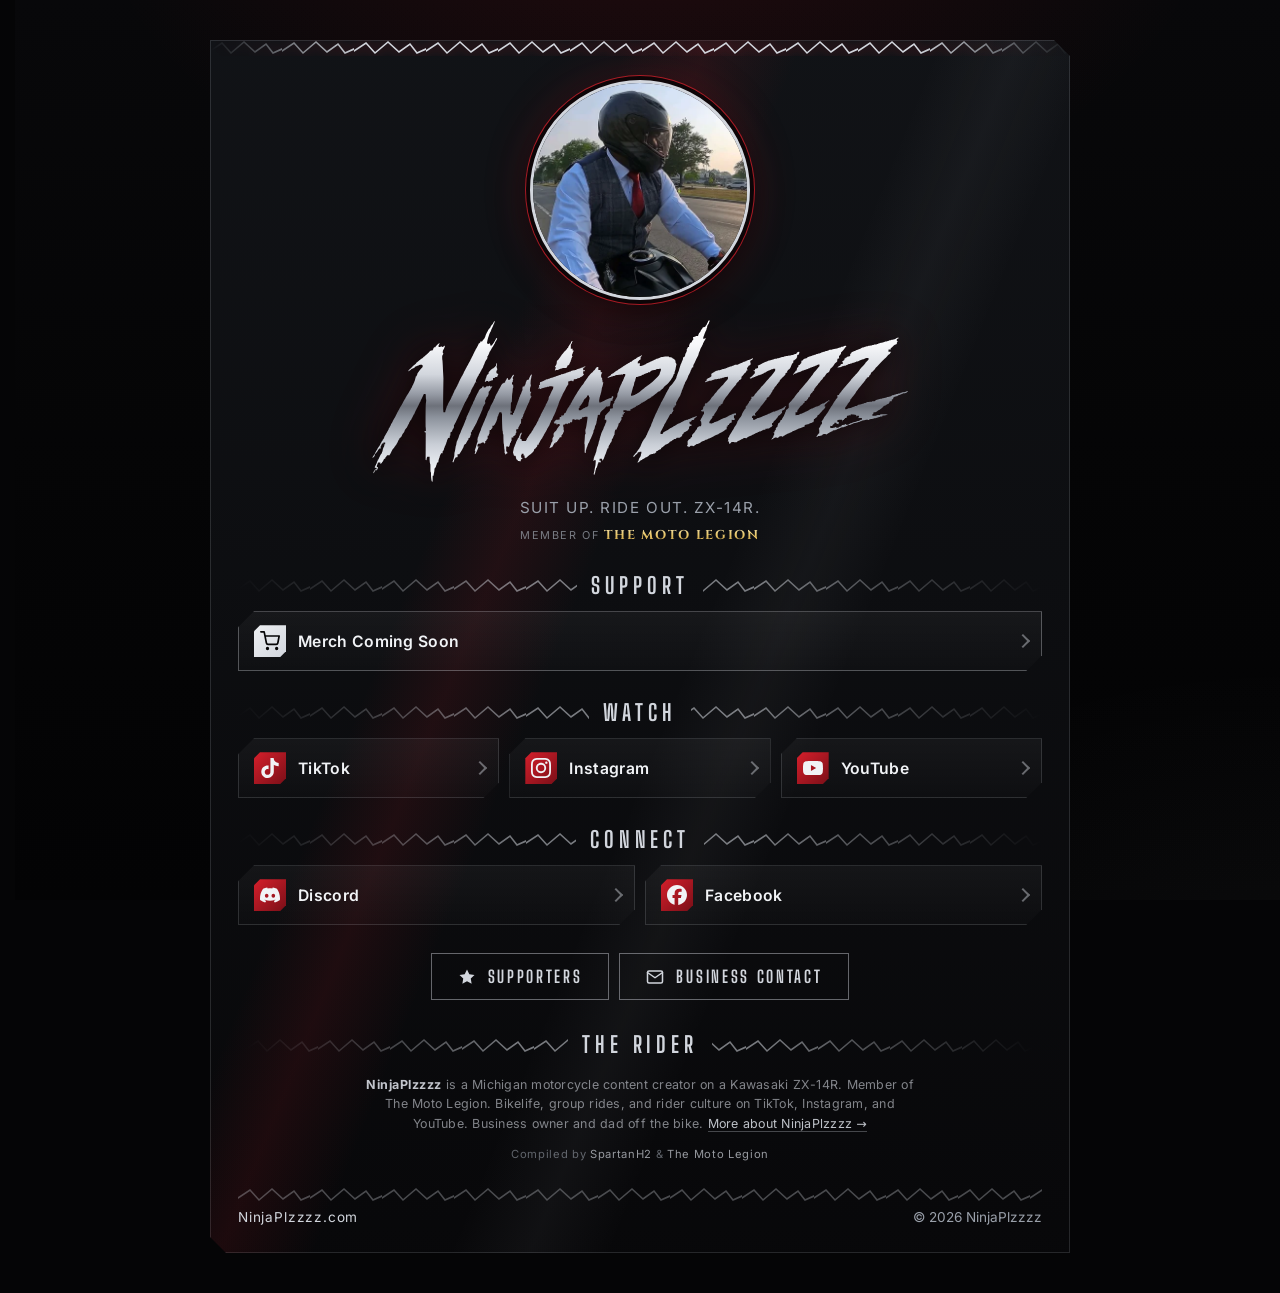
==== commit 9353c260: "Deploy VectaShield/Main-NinjaPlzzzz-Website 2026-10-10T07:17:50Z" ====
--- a/index.html
+++ b/index.html
@@ -18,8 +18,8 @@
     <meta property="og:url" content="https://ninjaplzzzz.com/">
     <meta property="og:site_name" content="NinjaPlzzzz">
     <meta property="og:locale" content="en_US">
-    <meta property="og:image" content="https://ninjaplzzzz.com/og-image.png?v=20261009091718">
-    <meta property="og:image:secure_url" content="https://ninjaplzzzz.com/og-image.png?v=20261009091718">
+    <meta property="og:image" content="https://ninjaplzzzz.com/og-image.png?v=20261010071748">
+    <meta property="og:image:secure_url" content="https://ninjaplzzzz.com/og-image.png?v=20261010071748">
     <meta property="og:image:type" content="image/png">
     <meta property="og:image:width" content="1200">
     <meta property="og:image:height" content="630">
@@ -31,11 +31,11 @@
     <meta name="twitter:card" content="summary_large_image">
     <meta name="twitter:title" content="NinjaPlzzzz | Motorcycle Content Creator | Michigan">
     <meta name="twitter:description" content="Michigan bikelife on a Kawasaki ZX-14R. Member of The Moto Legion.">
-    <meta name="twitter:image" content="https://ninjaplzzzz.com/og-image.png?v=20261009091718">
+    <meta name="twitter:image" content="https://ninjaplzzzz.com/og-image.png?v=20261010071748">
     <meta name="twitter:image:alt" content="NinjaPlzzzz, Michigan motorcycle content creator">
 
-    <link rel="stylesheet" href="styles.css?v=20261009091718">
-    <link rel="icon" type="image/png" href="favicon-64.png?v=20261009091718">
+    <link rel="stylesheet" href="styles.css?v=20261010071748">
+    <link rel="icon" type="image/png" href="favicon-64.png?v=20261010071748">
     <link rel="icon" href="/favicon.ico" sizes="48x48 32x32 16x16">
     <link rel="apple-touch-icon" href="/apple-touch-icon.png">
     <link rel="preload" href="/fonts/big-shoulders-display-latin.woff2" as="font" type="font/woff2" crossorigin>
@@ -107,10 +107,10 @@
 <body>
     <main class="card">
         <div class="avatar-wrap">
-            <img src="ninjaplzzzz-avatar.webp?v=20261009091718" alt="NinjaPlzzzz on his Kawasaki ZX-14R" class="avatar" width="220" height="220" fetchpriority="high">
+            <img src="ninjaplzzzz-avatar.webp?v=20261010071748" alt="NinjaPlzzzz on his Kawasaki ZX-14R" class="avatar" width="220" height="220" fetchpriority="high">
         </div>
 
-        <h1 class="name wordmark-heading"><img src="ninjaplzzzz-wordmark.svg?v=20261009091718" alt="NinjaPlzzzz" class="wordmark" width="903" height="278"></h1>
+        <h1 class="name wordmark-heading"><img src="ninjaplzzzz-wordmark.svg?v=20261010071748" alt="NinjaPlzzzz" class="wordmark" width="903" height="278"></h1>
         <p class="tagline">Suit up. Ride out. ZX-14R.</p>
 
         <!-- Membership credit. Deliberately understated visually, but fully
@@ -208,6 +208,6 @@
     <script>document.getElementById('year').textContent = new Date().getFullYear();</script>
     <!-- Last script on the page: the feed is the lowest-priority thing here
          and defers its own network work until after load. -->
-    <script src="feed.js?v=20261009091718" defer></script>
+    <script src="feed.js?v=20261010071748" defer></script>
 </body>
 </html>
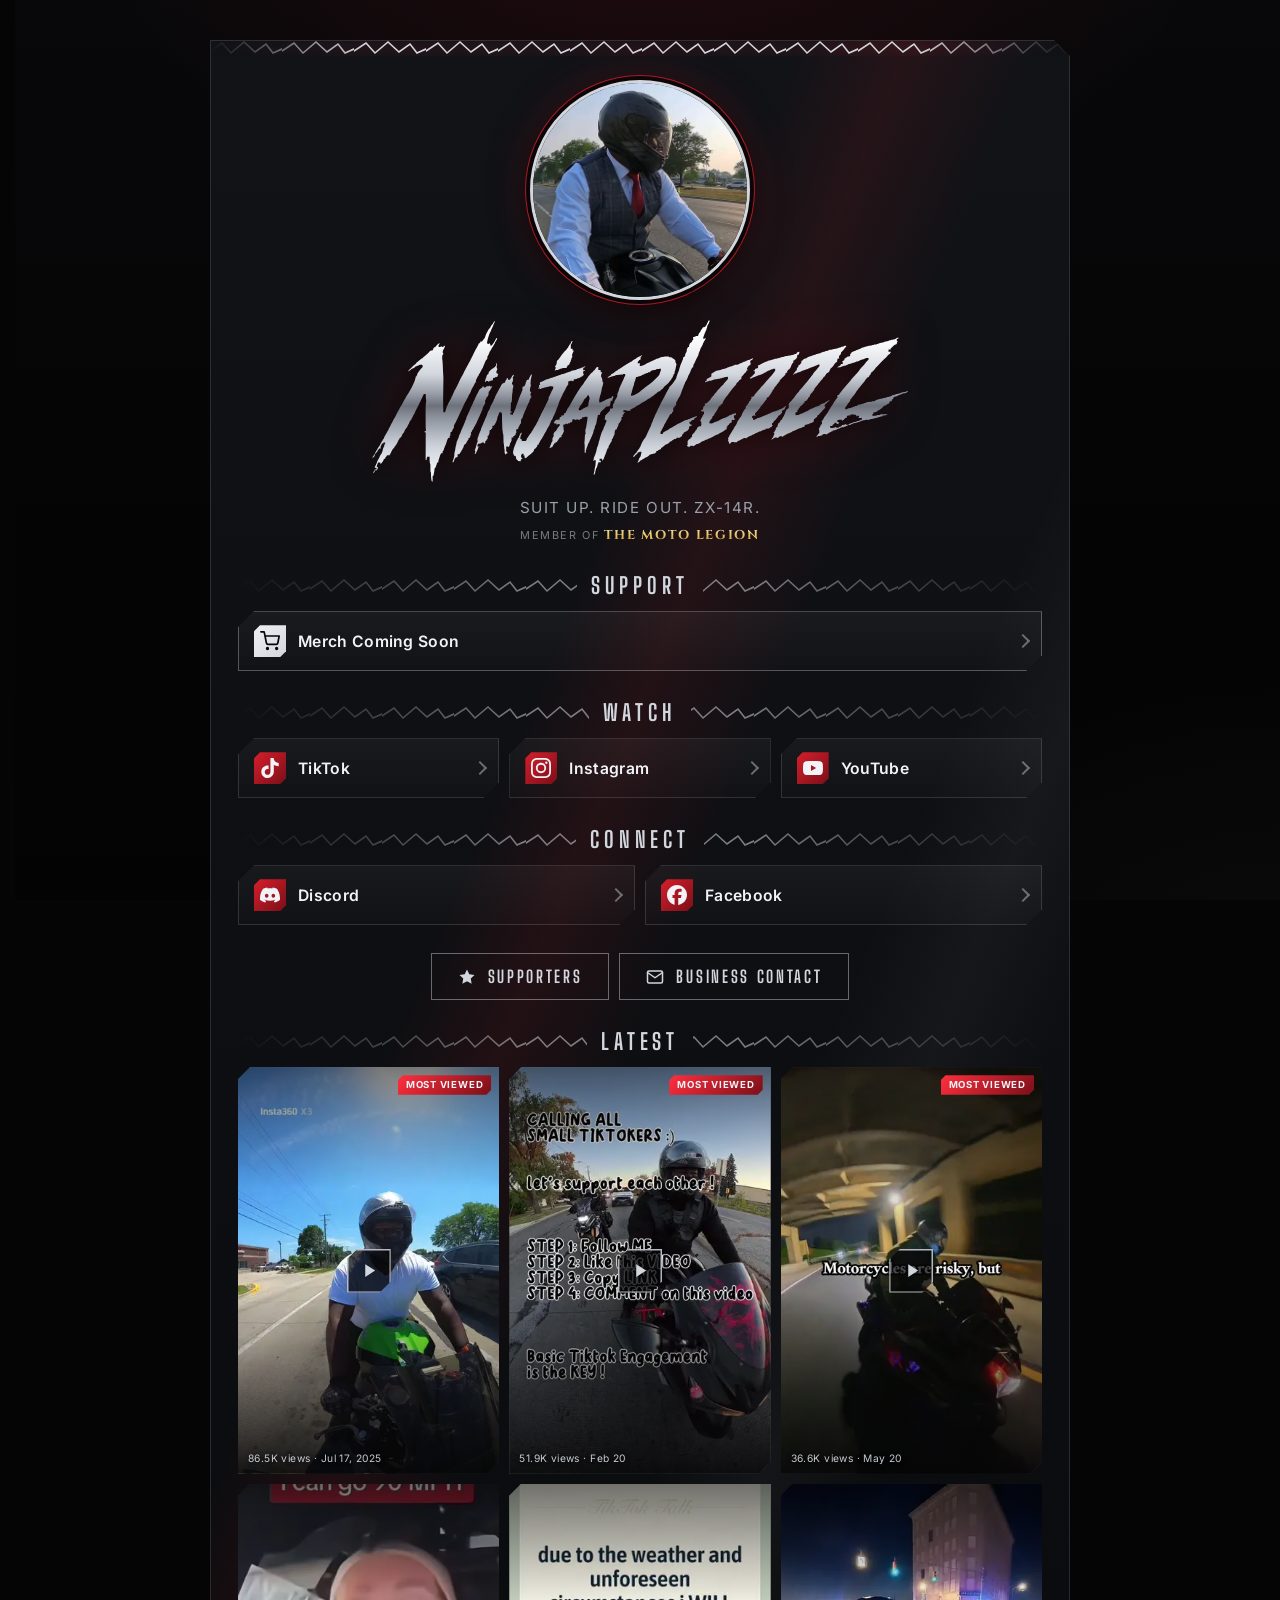
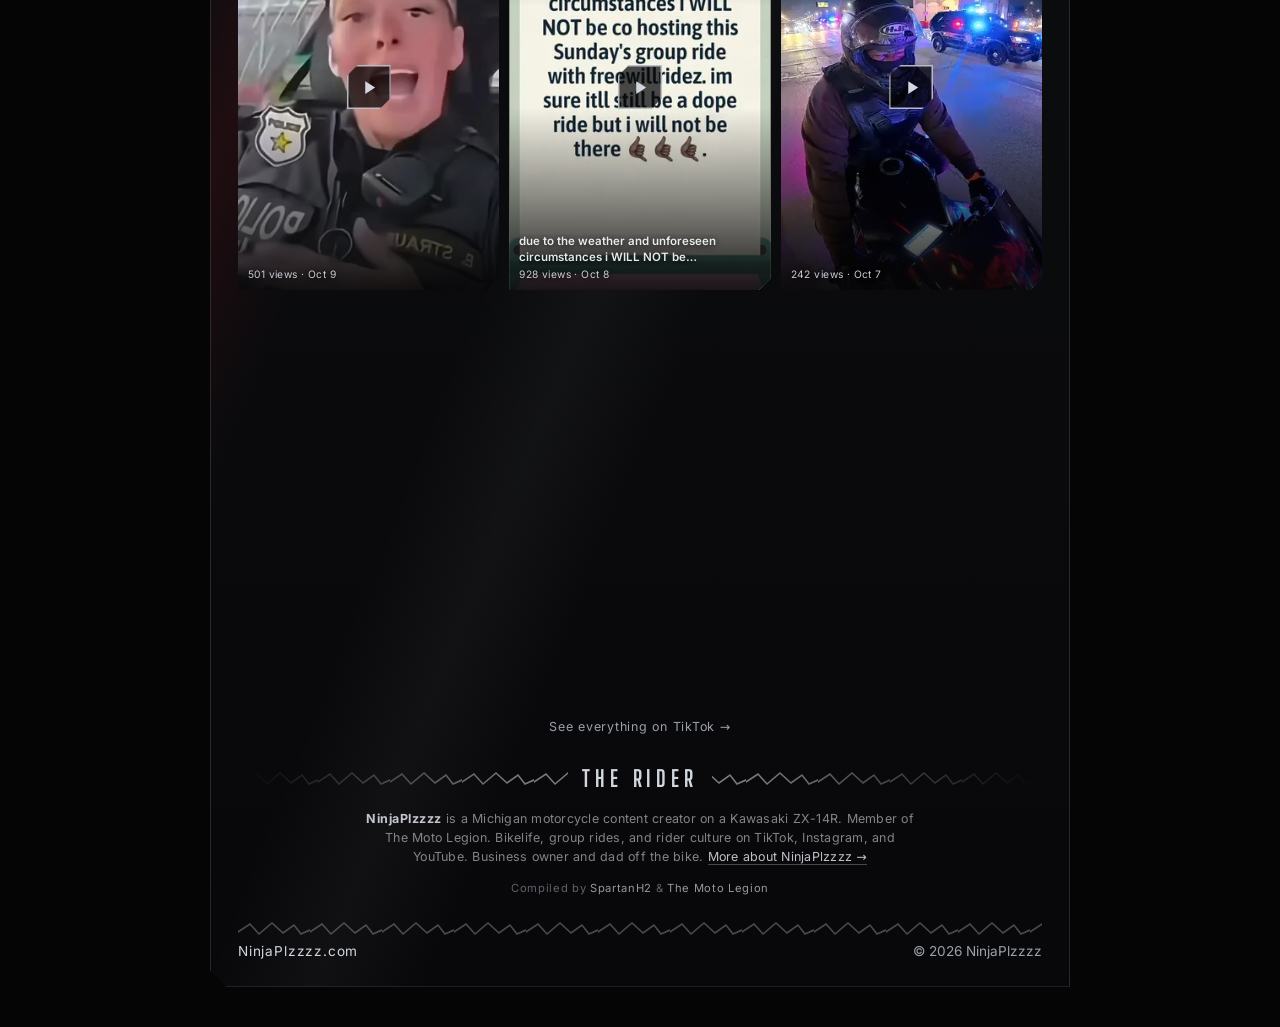
==== commit f3954f73: "Deploy VectaShield/Main-NinjaPlzzzz-Website 2026-10-10T13:52:02Z" ====
--- a/index.html
+++ b/index.html
@@ -18,8 +18,8 @@
     <meta property="og:url" content="https://ninjaplzzzz.com/">
     <meta property="og:site_name" content="NinjaPlzzzz">
     <meta property="og:locale" content="en_US">
-    <meta property="og:image" content="https://ninjaplzzzz.com/og-image.png?v=20261010071748">
-    <meta property="og:image:secure_url" content="https://ninjaplzzzz.com/og-image.png?v=20261010071748">
+    <meta property="og:image" content="https://ninjaplzzzz.com/og-image.png?v=20261010135159">
+    <meta property="og:image:secure_url" content="https://ninjaplzzzz.com/og-image.png?v=20261010135159">
     <meta property="og:image:type" content="image/png">
     <meta property="og:image:width" content="1200">
     <meta property="og:image:height" content="630">
@@ -31,11 +31,11 @@
     <meta name="twitter:card" content="summary_large_image">
     <meta name="twitter:title" content="NinjaPlzzzz | Motorcycle Content Creator | Michigan">
     <meta name="twitter:description" content="Michigan bikelife on a Kawasaki ZX-14R. Member of The Moto Legion.">
-    <meta name="twitter:image" content="https://ninjaplzzzz.com/og-image.png?v=20261010071748">
+    <meta name="twitter:image" content="https://ninjaplzzzz.com/og-image.png?v=20261010135159">
     <meta name="twitter:image:alt" content="NinjaPlzzzz, Michigan motorcycle content creator">
 
-    <link rel="stylesheet" href="styles.css?v=20261010071748">
-    <link rel="icon" type="image/png" href="favicon-64.png?v=20261010071748">
+    <link rel="stylesheet" href="styles.css?v=20261010135159">
+    <link rel="icon" type="image/png" href="favicon-64.png?v=20261010135159">
     <link rel="icon" href="/favicon.ico" sizes="48x48 32x32 16x16">
     <link rel="apple-touch-icon" href="/apple-touch-icon.png">
     <link rel="preload" href="/fonts/big-shoulders-display-latin.woff2" as="font" type="font/woff2" crossorigin>
@@ -107,10 +107,10 @@
 <body>
     <main class="card">
         <div class="avatar-wrap">
-            <img src="ninjaplzzzz-avatar.webp?v=20261010071748" alt="NinjaPlzzzz on his Kawasaki ZX-14R" class="avatar" width="220" height="220" fetchpriority="high">
+            <img src="ninjaplzzzz-avatar.webp?v=20261010135159" alt="NinjaPlzzzz on his Kawasaki ZX-14R" class="avatar" width="220" height="220" fetchpriority="high">
         </div>
 
-        <h1 class="name wordmark-heading"><img src="ninjaplzzzz-wordmark.svg?v=20261010071748" alt="NinjaPlzzzz" class="wordmark" width="903" height="278"></h1>
+        <h1 class="name wordmark-heading"><img src="ninjaplzzzz-wordmark.svg?v=20261010135159" alt="NinjaPlzzzz" class="wordmark" width="903" height="278"></h1>
         <p class="tagline">Suit up. Ride out. ZX-14R.</p>
 
         <!-- Membership credit. Deliberately understated visually, but fully
@@ -208,6 +208,6 @@
     <script>document.getElementById('year').textContent = new Date().getFullYear();</script>
     <!-- Last script on the page: the feed is the lowest-priority thing here
          and defers its own network work until after load. -->
-    <script src="feed.js?v=20261010071748" defer></script>
+    <script src="feed.js?v=20261010135159" defer></script>
 </body>
 </html>
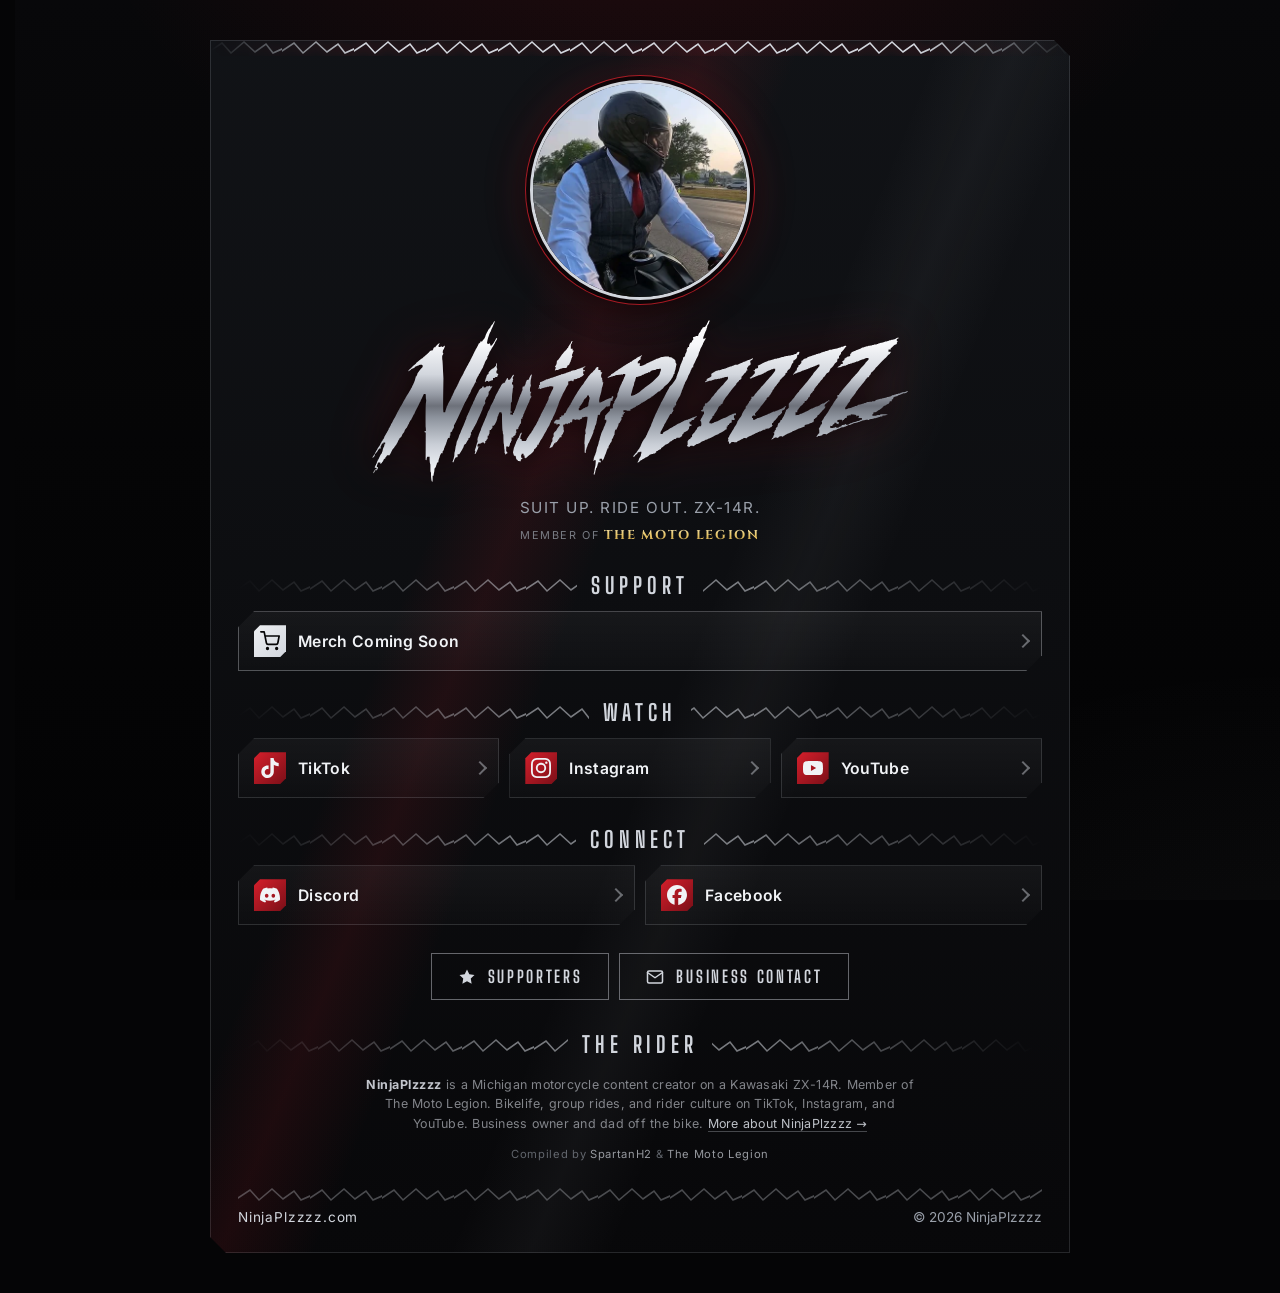
==== commit 1f8c54b9: "Deploy VectaShield/Main-NinjaPlzzzz-Website 2026-10-10T18:43:07Z" ====
--- a/index.html
+++ b/index.html
@@ -18,8 +18,8 @@
     <meta property="og:url" content="https://ninjaplzzzz.com/">
     <meta property="og:site_name" content="NinjaPlzzzz">
     <meta property="og:locale" content="en_US">
-    <meta property="og:image" content="https://ninjaplzzzz.com/og-image.png?v=20261010135159">
-    <meta property="og:image:secure_url" content="https://ninjaplzzzz.com/og-image.png?v=20261010135159">
+    <meta property="og:image" content="https://ninjaplzzzz.com/og-image.png?v=20261010184305">
+    <meta property="og:image:secure_url" content="https://ninjaplzzzz.com/og-image.png?v=20261010184305">
     <meta property="og:image:type" content="image/png">
     <meta property="og:image:width" content="1200">
     <meta property="og:image:height" content="630">
@@ -31,11 +31,11 @@
     <meta name="twitter:card" content="summary_large_image">
     <meta name="twitter:title" content="NinjaPlzzzz | Motorcycle Content Creator | Michigan">
     <meta name="twitter:description" content="Michigan bikelife on a Kawasaki ZX-14R. Member of The Moto Legion.">
-    <meta name="twitter:image" content="https://ninjaplzzzz.com/og-image.png?v=20261010135159">
+    <meta name="twitter:image" content="https://ninjaplzzzz.com/og-image.png?v=20261010184305">
     <meta name="twitter:image:alt" content="NinjaPlzzzz, Michigan motorcycle content creator">
 
-    <link rel="stylesheet" href="styles.css?v=20261010135159">
-    <link rel="icon" type="image/png" href="favicon-64.png?v=20261010135159">
+    <link rel="stylesheet" href="styles.css?v=20261010184305">
+    <link rel="icon" type="image/png" href="favicon-64.png?v=20261010184305">
     <link rel="icon" href="/favicon.ico" sizes="48x48 32x32 16x16">
     <link rel="apple-touch-icon" href="/apple-touch-icon.png">
     <link rel="preload" href="/fonts/big-shoulders-display-latin.woff2" as="font" type="font/woff2" crossorigin>
@@ -107,10 +107,10 @@
 <body>
     <main class="card">
         <div class="avatar-wrap">
-            <img src="ninjaplzzzz-avatar.webp?v=20261010135159" alt="NinjaPlzzzz on his Kawasaki ZX-14R" class="avatar" width="220" height="220" fetchpriority="high">
+            <img src="ninjaplzzzz-avatar.webp?v=20261010184305" alt="NinjaPlzzzz on his Kawasaki ZX-14R" class="avatar" width="220" height="220" fetchpriority="high">
         </div>
 
-        <h1 class="name wordmark-heading"><img src="ninjaplzzzz-wordmark.svg?v=20261010135159" alt="NinjaPlzzzz" class="wordmark" width="903" height="278"></h1>
+        <h1 class="name wordmark-heading"><img src="ninjaplzzzz-wordmark.svg?v=20261010184305" alt="NinjaPlzzzz" class="wordmark" width="903" height="278"></h1>
         <p class="tagline">Suit up. Ride out. ZX-14R.</p>
 
         <!-- Membership credit. Deliberately understated visually, but fully
@@ -208,6 +208,6 @@
     <script>document.getElementById('year').textContent = new Date().getFullYear();</script>
     <!-- Last script on the page: the feed is the lowest-priority thing here
          and defers its own network work until after load. -->
-    <script src="feed.js?v=20261010135159" defer></script>
+    <script src="feed.js?v=20261010184305" defer></script>
 </body>
 </html>
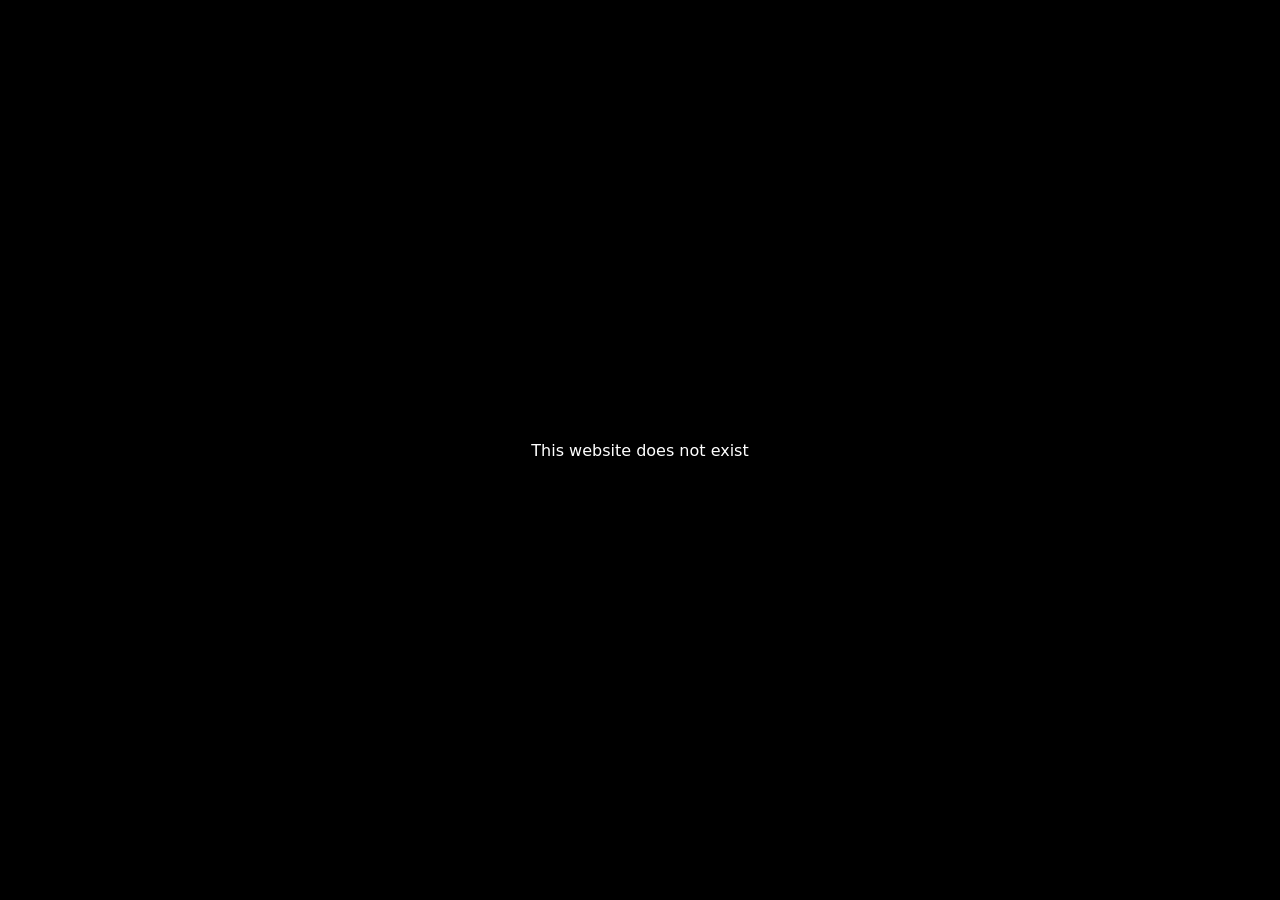
==== commit bf7dc45c: "Deploy VectaShield/Main-NinjaPlzzzz-Website 2026-10-10T22:42:09Z" ====
--- a/index.html
+++ b/index.html
@@ -1,213 +1,16 @@
-<!DOCTYPE html>
+<!doctype html>
 <html lang="en">
 <head>
-    <meta charset="UTF-8">
-    <meta name="viewport" content="width=device-width, initial-scale=1.0">
-    <title>NinjaPlzzzz | Motorcycle Content Creator | Michigan</title>
-    <meta name="description" content="NinjaPlzzzz is a Michigan motorcycle content creator on a Kawasaki ZX-14R. Member of The Moto Legion. TikTok, Instagram, YouTube, Discord, and business contact in one place.">
-    <meta name="author" content="NinjaPlzzzz">
-    <meta name="robots" content="index, follow">
-    <meta name="theme-color" content="#050506">
-    <link rel="canonical" href="https://ninjaplzzzz.com/">
-
-    <!-- Open Graph. Renders the preview card when the site is linked on
-         Discord, Facebook, LinkedIn, Slack, and iMessage. -->
-    <meta property="og:title" content="NinjaPlzzzz | Motorcycle Content Creator | Michigan">
-    <meta property="og:description" content="Michigan bikelife on a Kawasaki ZX-14R. Member of The Moto Legion.">
-    <meta property="og:type" content="website">
-    <meta property="og:url" content="https://ninjaplzzzz.com/">
-    <meta property="og:site_name" content="NinjaPlzzzz">
-    <meta property="og:locale" content="en_US">
-    <meta property="og:image" content="https://ninjaplzzzz.com/og-image.png?v=20261010184305">
-    <meta property="og:image:secure_url" content="https://ninjaplzzzz.com/og-image.png?v=20261010184305">
-    <meta property="og:image:type" content="image/png">
-    <meta property="og:image:width" content="1200">
-    <meta property="og:image:height" content="630">
-    <meta property="og:image:alt" content="NinjaPlzzzz, Michigan motorcycle content creator">
-
-    <!-- Twitter Card. summary_large_image turns the preview into a
-         full-width banner; it needs the 1200x630 card above, which
-         scripts/make-og-image.mjs generates from src/og-card.html. -->
-    <meta name="twitter:card" content="summary_large_image">
-    <meta name="twitter:title" content="NinjaPlzzzz | Motorcycle Content Creator | Michigan">
-    <meta name="twitter:description" content="Michigan bikelife on a Kawasaki ZX-14R. Member of The Moto Legion.">
-    <meta name="twitter:image" content="https://ninjaplzzzz.com/og-image.png?v=20261010184305">
-    <meta name="twitter:image:alt" content="NinjaPlzzzz, Michigan motorcycle content creator">
-
-    <link rel="stylesheet" href="styles.css?v=20261010184305">
-    <link rel="icon" type="image/png" href="favicon-64.png?v=20261010184305">
-    <link rel="icon" href="/favicon.ico" sizes="48x48 32x32 16x16">
-    <link rel="apple-touch-icon" href="/apple-touch-icon.png">
-    <link rel="preload" href="/fonts/big-shoulders-display-latin.woff2" as="font" type="font/woff2" crossorigin>
-    <link rel="preload" href="/fonts/inter-latin.woff2" as="font" type="font/woff2" crossorigin>
-
-    <!-- Structured data. Person + the Legion + WebSite in one @graph so
-         parsers read the identity graph in a single pass. The Legion node
-         uses the @id that themotolegion.com publishes, so the membership
-         edge resolves to the same entity from both sites. sameAs lists
-         VERIFIED accounts only; all four were checked live on 2026-09-20.
-         His separate bounce-house business account is deliberately absent. -->
-    <script type="application/ld+json">
-    {
-      "@context": "https://schema.org",
-      "@graph": [
-        {
-          "@type": "Person",
-          "@id": "https://ninjaplzzzz.com/#person",
-          "name": "NinjaPlzzzz",
-          "alternateName": ["@ninjaplzzzz", "ninjaplzzzz"],
-          "url": "https://ninjaplzzzz.com/",
-          "image": "https://ninjaplzzzz.com/ninjaplzzzz-portrait.webp",
-          "jobTitle": "Motorcycle Content Creator",
-          "description": "NinjaPlzzzz is a Michigan motorcycle content creator on a Kawasaki ZX-14R and a member of The Moto Legion.",
-          "homeLocation": {
-            "@type": "Place",
-            "address": {
-              "@type": "PostalAddress",
-              "addressRegion": "MI",
-              "addressCountry": "US"
-            }
-          },
-          "knowsAbout": [
-            "Motorcycles",
-            "Kawasaki ZX-14R",
-            "Sportbikes",
-            "Bikelife",
-            "Michigan motorcycle culture",
-            "Rider community"
-          ],
-          "sameAs": [
-            "https://www.tiktok.com/@ninjaplzzzz",
-            "https://www.instagram.com/ninjaplzzzz/",
-            "https://www.youtube.com/@Ninjaplzzzz",
-            "https://www.facebook.com/profile.php?id=61593732122565"
-          ],
-          "memberOf": { "@id": "https://themotolegion.com/#org" }
-        },
-        {
-          "@type": "Organization",
-          "@id": "https://themotolegion.com/#org",
-          "name": "The Moto Legion",
-          "url": "https://themotolegion.com/",
-          "description": "The Moto Legion is a southeast Michigan motorcycle content collective. NinjaPlzzzz is a member.",
-          "member": { "@id": "https://ninjaplzzzz.com/#person" }
-        },
-        {
-          "@type": "WebSite",
-          "@id": "https://ninjaplzzzz.com/#website",
-          "name": "NinjaPlzzzz",
-          "url": "https://ninjaplzzzz.com/",
-          "inLanguage": "en-US",
-          "publisher": { "@id": "https://ninjaplzzzz.com/#person" }
-        }
-      ]
-    }
-    </script>
+<meta charset="utf-8">
+<meta name="viewport" content="width=device-width, initial-scale=1">
+<meta name="robots" content="noindex">
+<title>ninjaplzzzz.com</title>
+<style>
+html, body { margin: 0; height: 100%; background: #000; color: #fff; }
+body { display: flex; align-items: center; justify-content: center; font-family: system-ui, sans-serif; }
+</style>
 </head>
 <body>
-    <main class="card">
-        <div class="avatar-wrap">
-            <img src="ninjaplzzzz-avatar.webp?v=20261010184305" alt="NinjaPlzzzz on his Kawasaki ZX-14R" class="avatar" width="220" height="220" fetchpriority="high">
-        </div>
-
-        <h1 class="name wordmark-heading"><img src="ninjaplzzzz-wordmark.svg?v=20261010184305" alt="NinjaPlzzzz" class="wordmark" width="903" height="278"></h1>
-        <p class="tagline">Suit up. Ride out. ZX-14R.</p>
-
-        <!-- Membership credit. Deliberately understated visually, but fully
-             machine-readable: the JSON-LD above carries Person.memberOf ->
-             The Moto Legion Organization, and this link repeats it in the
-             DOM so a crawler that only reads markup still sees the tie. -->
-        <p class="legion-member">
-            Member of
-            <a href="https://themotolegion.com/" target="_blank" rel="noopener external"
-               title="The Moto Legion, southeast Michigan motorcycle collective">The Moto Legion</a>
-        </p>
-
-        <section class="links">
-            <h2 class="section-title">Support</h2>
-            <div class="link-grid" style="grid-template-columns: 1fr;">
-                <a class="link-btn support" href="coming-soon.html" rel="noopener" aria-label="Merch coming soon" title="Merch (Coming Soon)">
-                    <span class="icon"><svg class="icon-svg" aria-hidden="true"><use href="icons.svg#i-cart"/></svg></span><span class="label">Merch Coming Soon</span>
-                </a>
-            </div>
-
-            <h2 class="section-title">Watch</h2>
-            <div class="link-grid">
-                <a class="link-btn" href="https://www.tiktok.com/@ninjaplzzzz" target="_blank" rel="noopener" aria-label="TikTok profile for NinjaPlzzzz" title="TikTok">
-                    <span class="icon"><svg class="icon-svg" aria-hidden="true"><use href="icons.svg#i-tiktok"/></svg></span><span class="label">TikTok</span>
-                </a>
-                <a class="link-btn" href="https://www.instagram.com/ninjaplzzzz/" target="_blank" rel="noopener" aria-label="Instagram profile for NinjaPlzzzz" title="Instagram">
-                    <span class="icon"><svg class="icon-svg" aria-hidden="true"><use href="icons.svg#i-instagram"/></svg></span><span class="label">Instagram</span>
-                </a>
-                <a class="link-btn" href="https://www.youtube.com/@Ninjaplzzzz" target="_blank" rel="noopener" aria-label="YouTube channel for NinjaPlzzzz" title="YouTube">
-                    <span class="icon"><svg class="icon-svg" aria-hidden="true"><use href="icons.svg#i-youtube"/></svg></span><span class="label">YouTube</span>
-                </a>
-            </div>
-
-            <h2 class="section-title">Connect</h2>
-            <div class="link-grid">
-                <a class="link-btn" href="https://discord.gg/fz67hjDnPW" target="_blank" rel="noopener" aria-label="The Moto Legion Discord server invite" title="Discord">
-                    <span class="icon"><svg class="icon-svg" aria-hidden="true"><use href="icons.svg#i-discord"/></svg></span><span class="label">Discord</span>
-                </a>
-                <!-- Numeric profile URL, not a vanity: that is the canonical
-                     address Facebook gives this profile and it is what
-                     Anthony supplied. Do not "tidy" it into a /ninjaplzzzz
-                     vanity, which is a different account. -->
-                <a class="link-btn" href="https://www.facebook.com/profile.php?id=61593732122565" target="_blank" rel="noopener" aria-label="Facebook profile for NinjaPlzzzz" title="Facebook">
-                    <span class="icon"><svg class="icon-svg" aria-hidden="true"><use href="icons.svg#i-facebook"/></svg></span><span class="label">Facebook</span>
-                </a>
-            </div>
-
-            <div class="meta-cta-row">
-                <a class="business-cta" href="supporters.html" aria-label="Supporters page">
-                    <svg class="icon-svg" aria-hidden="true"><use href="icons.svg#i-star"/></svg><span class="label">Supporters</span>
-                </a>
-                <a class="business-cta" href="contact.html" aria-label="Business contact for NinjaPlzzzz">
-                    <svg class="icon-svg" aria-hidden="true"><use href="icons.svg#i-envelope"/></svg><span class="label">Business Contact</span>
-                </a>
-            </div>
-        </section>
-
-        <!-- Latest TikTok uploads. Hidden until feed.js has data so the
-             section never flashes an empty heading; feed.js only fetches
-             once the page is idle and the section nears the viewport. -->
-        <div id="latest-anchor" aria-hidden="true"></div>
-        <section class="latest" id="latest" aria-label="Latest TikTok videos" hidden>
-            <h2 class="section-title">Latest</h2>
-            <div class="video-grid" id="video-grid"></div>
-            <a class="feed-more" href="https://www.tiktok.com/@ninjaplzzzz" target="_blank" rel="noopener">
-                See everything on TikTok &rarr;
-            </a>
-        </section>
-        <noscript>
-            <p class="feed-fallback">Latest videos need JavaScript. Catch them direct on
-                <a href="https://www.tiktok.com/@ninjaplzzzz" rel="noopener">@ninjaplzzzz</a>.
-            </p>
-        </noscript>
-
-        <section class="about-caption">
-            <h2 class="section-title">The Rider</h2>
-            <p>
-                <strong>NinjaPlzzzz</strong> is a Michigan motorcycle content creator on a Kawasaki ZX-14R.
-                Member of The Moto Legion. Bikelife, group rides, and rider culture on TikTok, Instagram, and YouTube. Business owner and dad off the bike.
-                <a href="about.html">More about NinjaPlzzzz &rarr;</a>
-            </p>
-        </section>
-
-        <p class="site-credit">
-            Compiled by <a href="https://spartanh2.com" target="_blank" rel="noopener" title="SpartanH2, southeast Michigan motorcycle content creator">SpartanH2</a>
-            &amp; <a href="https://themotolegion.com" target="_blank" rel="noopener" title="The Moto Legion, southeast Michigan motorcycle collective">The Moto Legion</a>
-        </p>
-
-        <footer class="footer">
-            <a href="https://ninjaplzzzz.com">NinjaPlzzzz.com</a>
-            <span>&copy; <span id="year"></span> NinjaPlzzzz</span>
-        </footer>
-    </main>
-
-    <script>document.getElementById('year').textContent = new Date().getFullYear();</script>
-    <!-- Last script on the page: the feed is the lowest-priority thing here
-         and defers its own network work until after load. -->
-    <script src="feed.js?v=20261010184305" defer></script>
+<p>This website does not exist</p>
 </body>
 </html>
